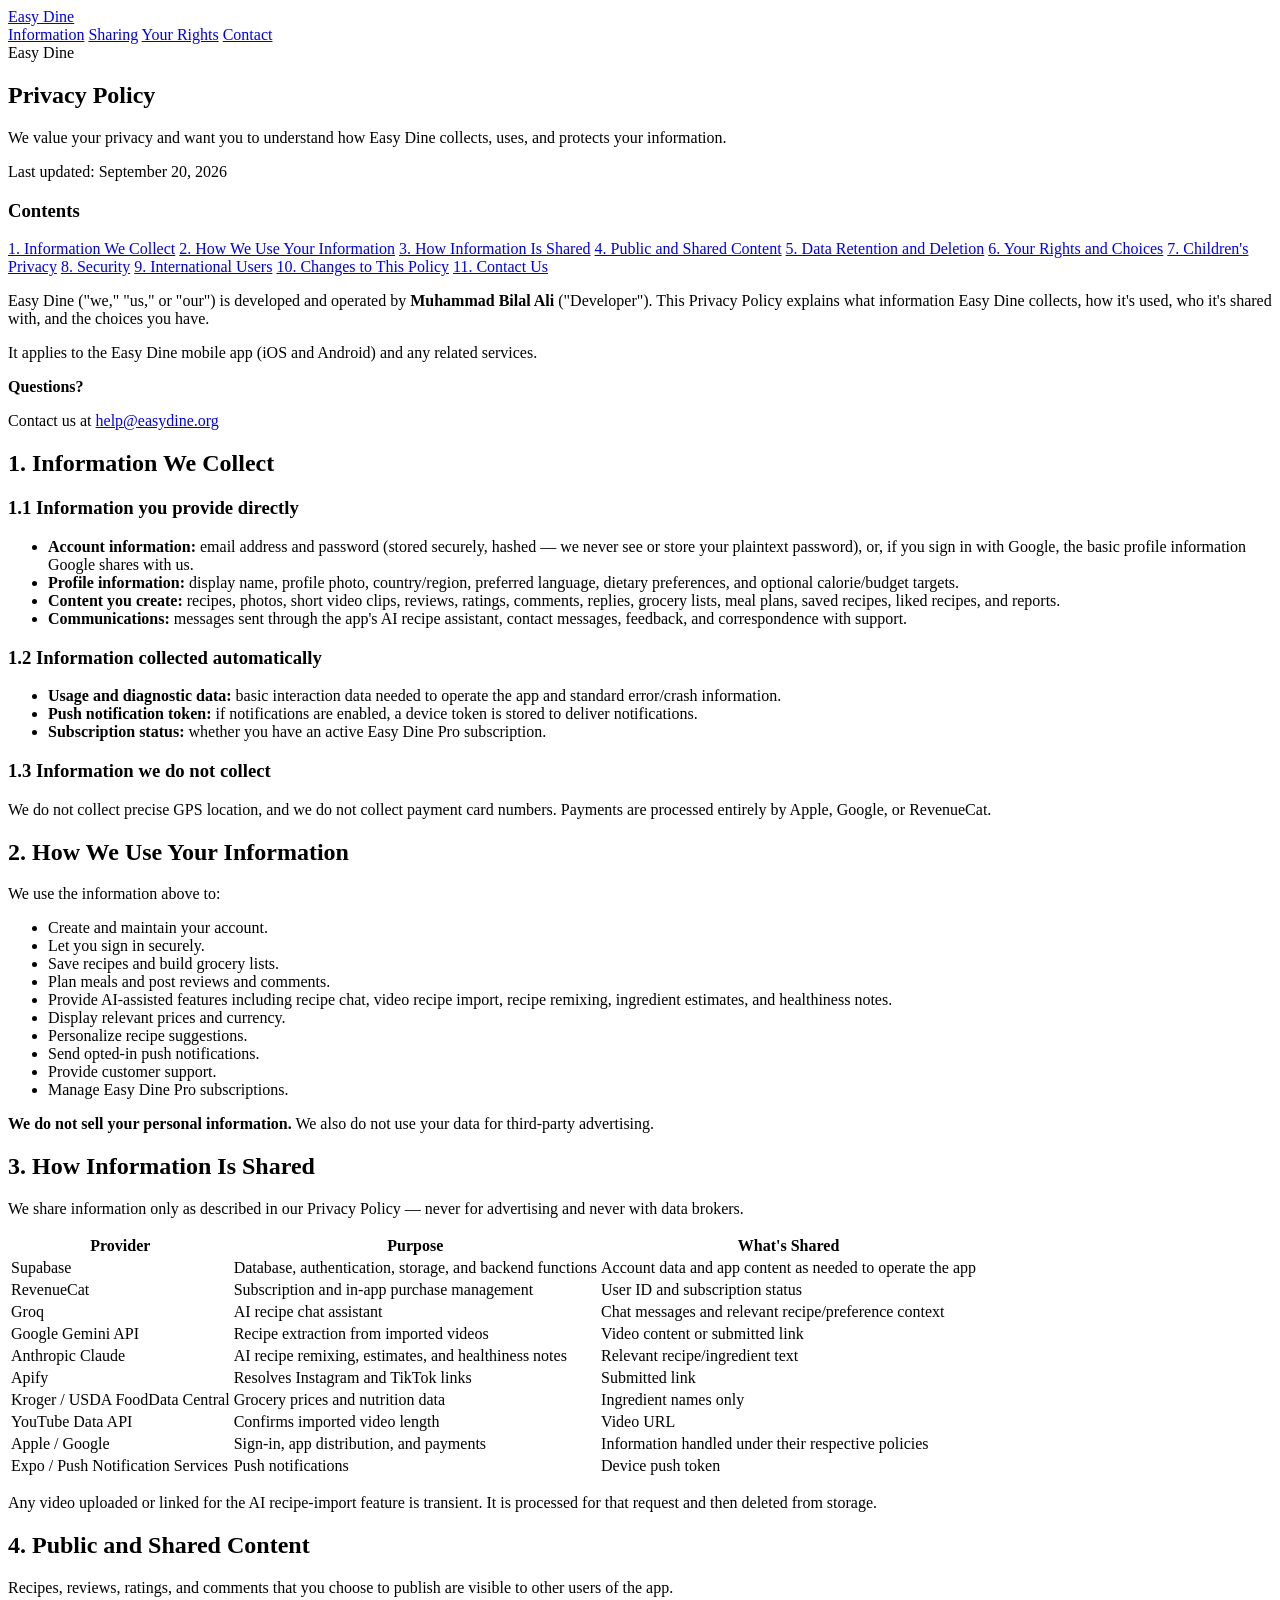
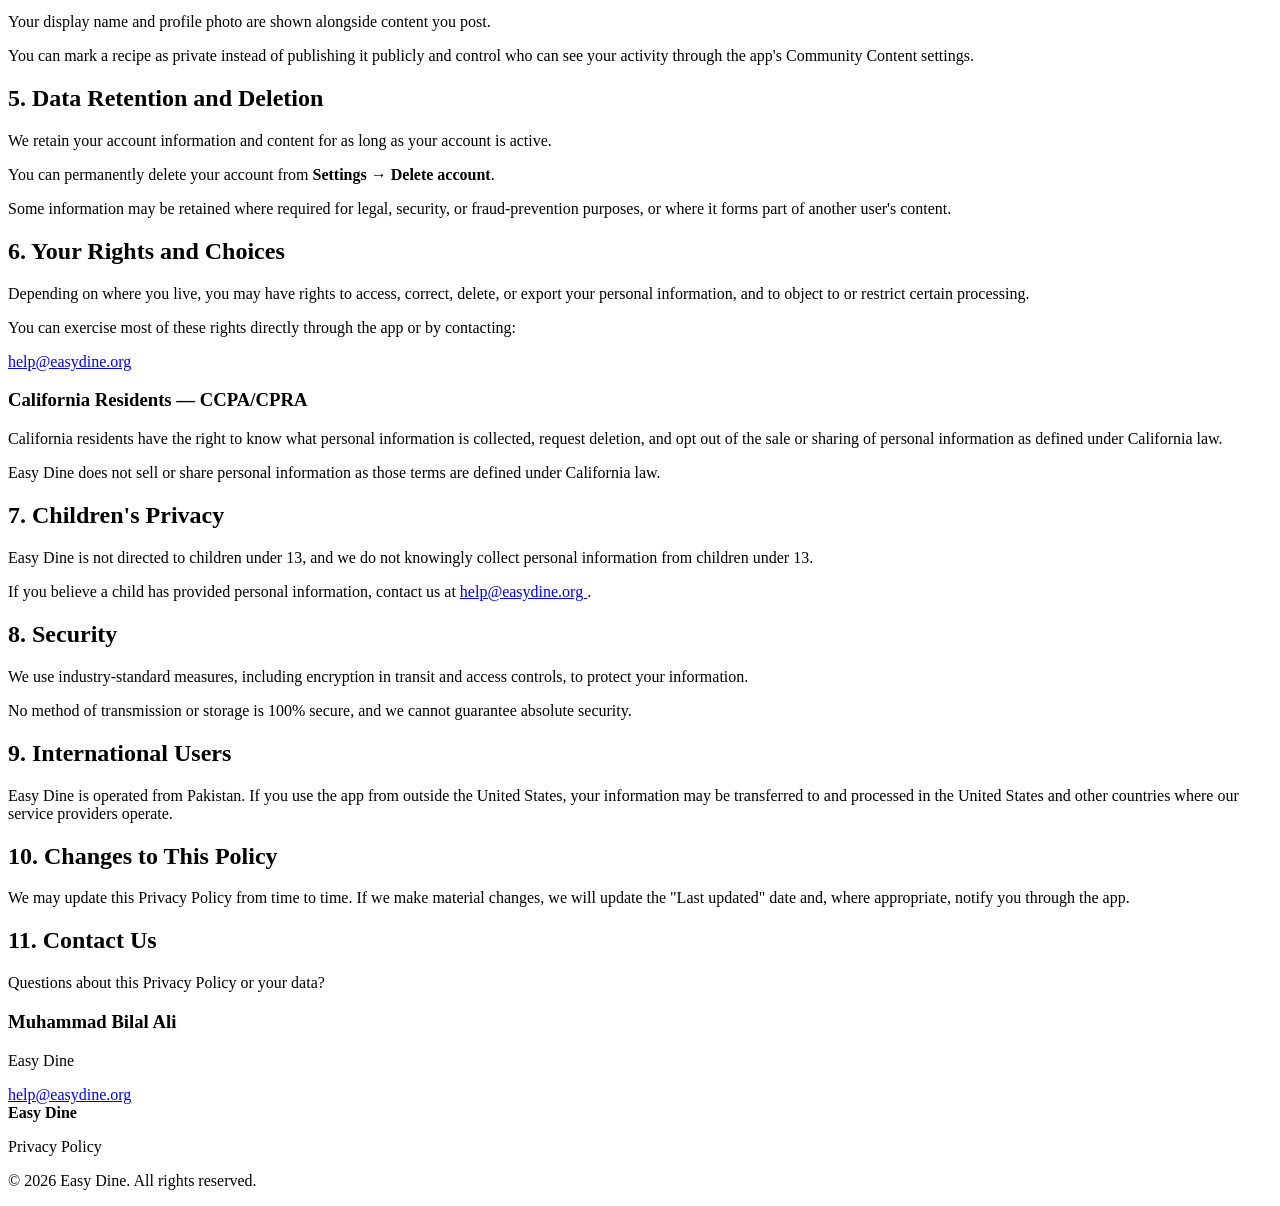
==== privacy/index.html @ fb851471 "Add Privacy Policy HTML file This file contains the complete Privacy Policy for Easy Dine, detailing" ====
<!DOCTYPE html>
<html lang="en">
<head>
    <meta charset="UTF-8">
    <meta name="viewport" content="width=device-width, initial-scale=1.0">

    <title>Easy Dine — Privacy Policy</title>

    <meta
        name="description"
        content="Privacy Policy for Easy Dine"
    >

    <link rel="stylesheet" href="style.css">
</head>

<body>

<header class="site-header">
    <div class="container header-content">
        <a href="#" class="logo">Easy Dine</a>

        <nav>
            <a href="#information">Information</a>
            <a href="#sharing">Sharing</a>
            <a href="#rights">Your Rights</a>
            <a href="#contact">Contact</a>
        </nav>
    </div>
</header>


<main>

    <!-- Hero -->
    <section class="hero">
        <div class="container">
            <span class="eyebrow">Easy Dine</span>

            <h1>Privacy Policy</h1>

            <p class="hero-text">
                We value your privacy and want you to understand how
                Easy Dine collects, uses, and protects your information.
            </p>

            <p class="updated">
                Last updated: September 20, 2026
            </p>
        </div>
    </section>


    <!-- Main Content -->
    <div class="container content-layout">

        <!-- Sidebar -->
        <aside class="sidebar">
            <div class="sidebar-inner">
                <h3>Contents</h3>

                <a href="#information">1. Information We Collect</a>
                <a href="#use">2. How We Use Your Information</a>
                <a href="#sharing">3. How Information Is Shared</a>
                <a href="#public">4. Public and Shared Content</a>
                <a href="#retention">5. Data Retention and Deletion</a>
                <a href="#rights">6. Your Rights and Choices</a>
                <a href="#children">7. Children's Privacy</a>
                <a href="#security">8. Security</a>
                <a href="#international">9. International Users</a>
                <a href="#changes">10. Changes to This Policy</a>
                <a href="#contact">11. Contact Us</a>
            </div>
        </aside>


        <!-- Policy -->
        <article class="policy">

            <p>
                Easy Dine ("we," "us," or "our") is developed and operated
                by <strong>Muhammad Bilal Ali</strong> ("Developer").
                This Privacy Policy explains what information Easy Dine
                collects, how it's used, who it's shared with, and the
                choices you have.
            </p>

            <p>
                It applies to the Easy Dine mobile app (iOS and Android)
                and any related services.
            </p>

            <div class="contact-box">
                <strong>Questions?</strong>
                <p>
                    Contact us at
                    <a href="mailto:help@easydine.org">
                        help@easydine.org
                    </a>
                </p>
            </div>


            <!-- 1 -->
            <section id="information">

                <h2>1. Information We Collect</h2>

                <h3>1.1 Information you provide directly</h3>

                <ul>
                    <li>
                        <strong>Account information:</strong>
                        email address and password (stored securely,
                        hashed — we never see or store your plaintext
                        password), or, if you sign in with Google, the
                        basic profile information Google shares with us.
                    </li>

                    <li>
                        <strong>Profile information:</strong>
                        display name, profile photo, country/region,
                        preferred language, dietary preferences, and
                        optional calorie/budget targets.
                    </li>

                    <li>
                        <strong>Content you create:</strong>
                        recipes, photos, short video clips, reviews,
                        ratings, comments, replies, grocery lists,
                        meal plans, saved recipes, liked recipes,
                        and reports.
                    </li>

                    <li>
                        <strong>Communications:</strong>
                        messages sent through the app's AI recipe
                        assistant, contact messages, feedback, and
                        correspondence with support.
                    </li>
                </ul>


                <h3>1.2 Information collected automatically</h3>

                <ul>
                    <li>
                        <strong>Usage and diagnostic data:</strong>
                        basic interaction data needed to operate the
                        app and standard error/crash information.
                    </li>

                    <li>
                        <strong>Push notification token:</strong>
                        if notifications are enabled, a device token
                        is stored to deliver notifications.
                    </li>

                    <li>
                        <strong>Subscription status:</strong>
                        whether you have an active Easy Dine Pro
                        subscription.
                    </li>
                </ul>


                <h3>1.3 Information we do not collect</h3>

                <div class="highlight">
                    We do not collect precise GPS location, and we do
                    not collect payment card numbers. Payments are
                    processed entirely by Apple, Google, or RevenueCat.
                </div>

            </section>


            <!-- 2 -->
            <section id="use">

                <h2>2. How We Use Your Information</h2>

                <p>We use the information above to:</p>

                <ul>
                    <li>Create and maintain your account.</li>
                    <li>Let you sign in securely.</li>
                    <li>Save recipes and build grocery lists.</li>
                    <li>Plan meals and post reviews and comments.</li>
                    <li>
                        Provide AI-assisted features including recipe
                        chat, video recipe import, recipe remixing,
                        ingredient estimates, and healthiness notes.
                    </li>
                    <li>Display relevant prices and currency.</li>
                    <li>Personalize recipe suggestions.</li>
                    <li>Send opted-in push notifications.</li>
                    <li>Provide customer support.</li>
                    <li>Manage Easy Dine Pro subscriptions.</li>
                </ul>

                <div class="highlight success">
                    <strong>We do not sell your personal information.</strong>
                    We also do not use your data for third-party advertising.
                </div>

            </section>


            <!-- 3 -->
            <section id="sharing">

                <h2>3. How Information Is Shared</h2>

                <p>
                    We share information only as described in our
                    Privacy Policy — never for advertising and never
                    with data brokers.
                </p>

                <div class="table-wrapper">

                    <table>

                        <thead>
                            <tr>
                                <th>Provider</th>
                                <th>Purpose</th>
                                <th>What's Shared</th>
                            </tr>
                        </thead>

                        <tbody>

                            <tr>
                                <td>Supabase</td>
                                <td>
                                    Database, authentication, storage,
                                    and backend functions
                                </td>
                                <td>
                                    Account data and app content as
                                    needed to operate the app
                                </td>
                            </tr>

                            <tr>
                                <td>RevenueCat</td>
                                <td>
                                    Subscription and in-app purchase
                                    management
                                </td>
                                <td>
                                    User ID and subscription status
                                </td>
                            </tr>

                            <tr>
                                <td>Groq</td>
                                <td>
                                    AI recipe chat assistant
                                </td>
                                <td>
                                    Chat messages and relevant
                                    recipe/preference context
                                </td>
                            </tr>

                            <tr>
                                <td>Google Gemini API</td>
                                <td>
                                    Recipe extraction from imported
                                    videos
                                </td>
                                <td>
                                    Video content or submitted link
                                </td>
                            </tr>

                            <tr>
                                <td>Anthropic Claude</td>
                                <td>
                                    AI recipe remixing, estimates,
                                    and healthiness notes
                                </td>
                                <td>
                                    Relevant recipe/ingredient text
                                </td>
                            </tr>

                            <tr>
                                <td>Apify</td>
                                <td>
                                    Resolves Instagram and TikTok
                                    links
                                </td>
                                <td>
                                    Submitted link
                                </td>
                            </tr>

                            <tr>
                                <td>Kroger / USDA FoodData Central</td>
                                <td>
                                    Grocery prices and nutrition data
                                </td>
                                <td>
                                    Ingredient names only
                                </td>
                            </tr>

                            <tr>
                                <td>YouTube Data API</td>
                                <td>
                                    Confirms imported video length
                                </td>
                                <td>
                                    Video URL
                                </td>
                            </tr>

                            <tr>
                                <td>Apple / Google</td>
                                <td>
                                    Sign-in, app distribution,
                                    and payments
                                </td>
                                <td>
                                    Information handled under their
                                    respective policies
                                </td>
                            </tr>

                            <tr>
                                <td>Expo / Push Notification Services</td>
                                <td>
                                    Push notifications
                                </td>
                                <td>
                                    Device push token
                                </td>
                            </tr>

                        </tbody>

                    </table>

                </div>


                <p>
                    Any video uploaded or linked for the AI recipe-import
                    feature is transient. It is processed for that
                    request and then deleted from storage.
                </p>

            </section>


            <!-- 4 -->
            <section id="public">

                <h2>4. Public and Shared Content</h2>

                <p>
                    Recipes, reviews, ratings, and comments that you
                    choose to publish are visible to other users of
                    the app.
                </p>

                <p>
                    Your display name and profile photo are shown
                    alongside content you post.
                </p>

                <p>
                    You can mark a recipe as private instead of
                    publishing it publicly and control who can see
                    your activity through the app's Community Content
                    settings.
                </p>

            </section>


            <!-- 5 -->
            <section id="retention">

                <h2>5. Data Retention and Deletion</h2>

                <p>
                    We retain your account information and content
                    for as long as your account is active.
                </p>

                <p>
                    You can permanently delete your account from
                    <strong>Settings → Delete account</strong>.
                </p>

                <p>
                    Some information may be retained where required
                    for legal, security, or fraud-prevention purposes,
                    or where it forms part of another user's content.
                </p>

            </section>


            <!-- 6 -->
            <section id="rights">

                <h2>6. Your Rights and Choices</h2>

                <p>
                    Depending on where you live, you may have rights
                    to access, correct, delete, or export your
                    personal information, and to object to or restrict
                    certain processing.
                </p>

                <p>
                    You can exercise most of these rights directly
                    through the app or by contacting:
                </p>

                <p>
                    <a href="mailto:help@easydine.org">
                        help@easydine.org
                    </a>
                </p>


                <h3>California Residents — CCPA/CPRA</h3>

                <p>
                    California residents have the right to know what
                    personal information is collected, request
                    deletion, and opt out of the sale or sharing of
                    personal information as defined under California
                    law.
                </p>

                <div class="highlight success">
                    Easy Dine does not sell or share personal
                    information as those terms are defined under
                    California law.
                </div>

            </section>


            <!-- 7 -->
            <section id="children">

                <h2>7. Children's Privacy</h2>

                <p>
                    Easy Dine is not directed to children under 13,
                    and we do not knowingly collect personal
                    information from children under 13.
                </p>

                <p>
                    If you believe a child has provided personal
                    information, contact us at
                    <a href="mailto:help@easydine.org">
                        help@easydine.org
                    </a>.
                </p>

            </section>


            <!-- 8 -->
            <section id="security">

                <h2>8. Security</h2>

                <p>
                    We use industry-standard measures, including
                    encryption in transit and access controls, to
                    protect your information.
                </p>

                <p>
                    No method of transmission or storage is 100%
                    secure, and we cannot guarantee absolute security.
                </p>

            </section>


            <!-- 9 -->
            <section id="international">

                <h2>9. International Users</h2>

                <p>
                    Easy Dine is operated from Pakistan.
                    If you use the app from outside the United States,
                    your information may be transferred to and
                    processed in the United States and other countries
                    where our service providers operate.
                </p>

            </section>


            <!-- 10 -->
            <section id="changes">

                <h2>10. Changes to This Policy</h2>

                <p>
                    We may update this Privacy Policy from time to
                    time. If we make material changes, we will update
                    the "Last updated" date and, where appropriate,
                    notify you through the app.
                </p>

            </section>


            <!-- 11 -->
            <section id="contact">

                <h2>11. Contact Us</h2>

                <p>
                    Questions about this Privacy Policy or your data?
                </p>

                <div class="contact-card">

                    <h3>Muhammad Bilal Ali</h3>

                    <p>Easy Dine</p>

                    <a href="mailto:help@easydine.org">
                        help@easydine.org
                    </a>

                </div>

            </section>

        </article>

    </div>

</main>


<footer>

    <div class="container footer-content">

        <div>
            <strong>Easy Dine</strong>
            <p>Privacy Policy</p>
        </div>

        <div>
            <p>
                © 2026 Easy Dine. All rights reserved.
            </p>
        </div>

    </div>

</footer>


<script>
    // Smooth scrolling for navigation links
    document.querySelectorAll('a[href^="#"]').forEach(link => {

        link.addEventListener("click", function(event) {

            const target = document.querySelector(
                this.getAttribute("href")
            );

            if (target) {
                event.preventDefault();

                target.scrollIntoView({
                    behavior: "smooth"
                });
            }

        });

    });
</script>

</body>
</html>
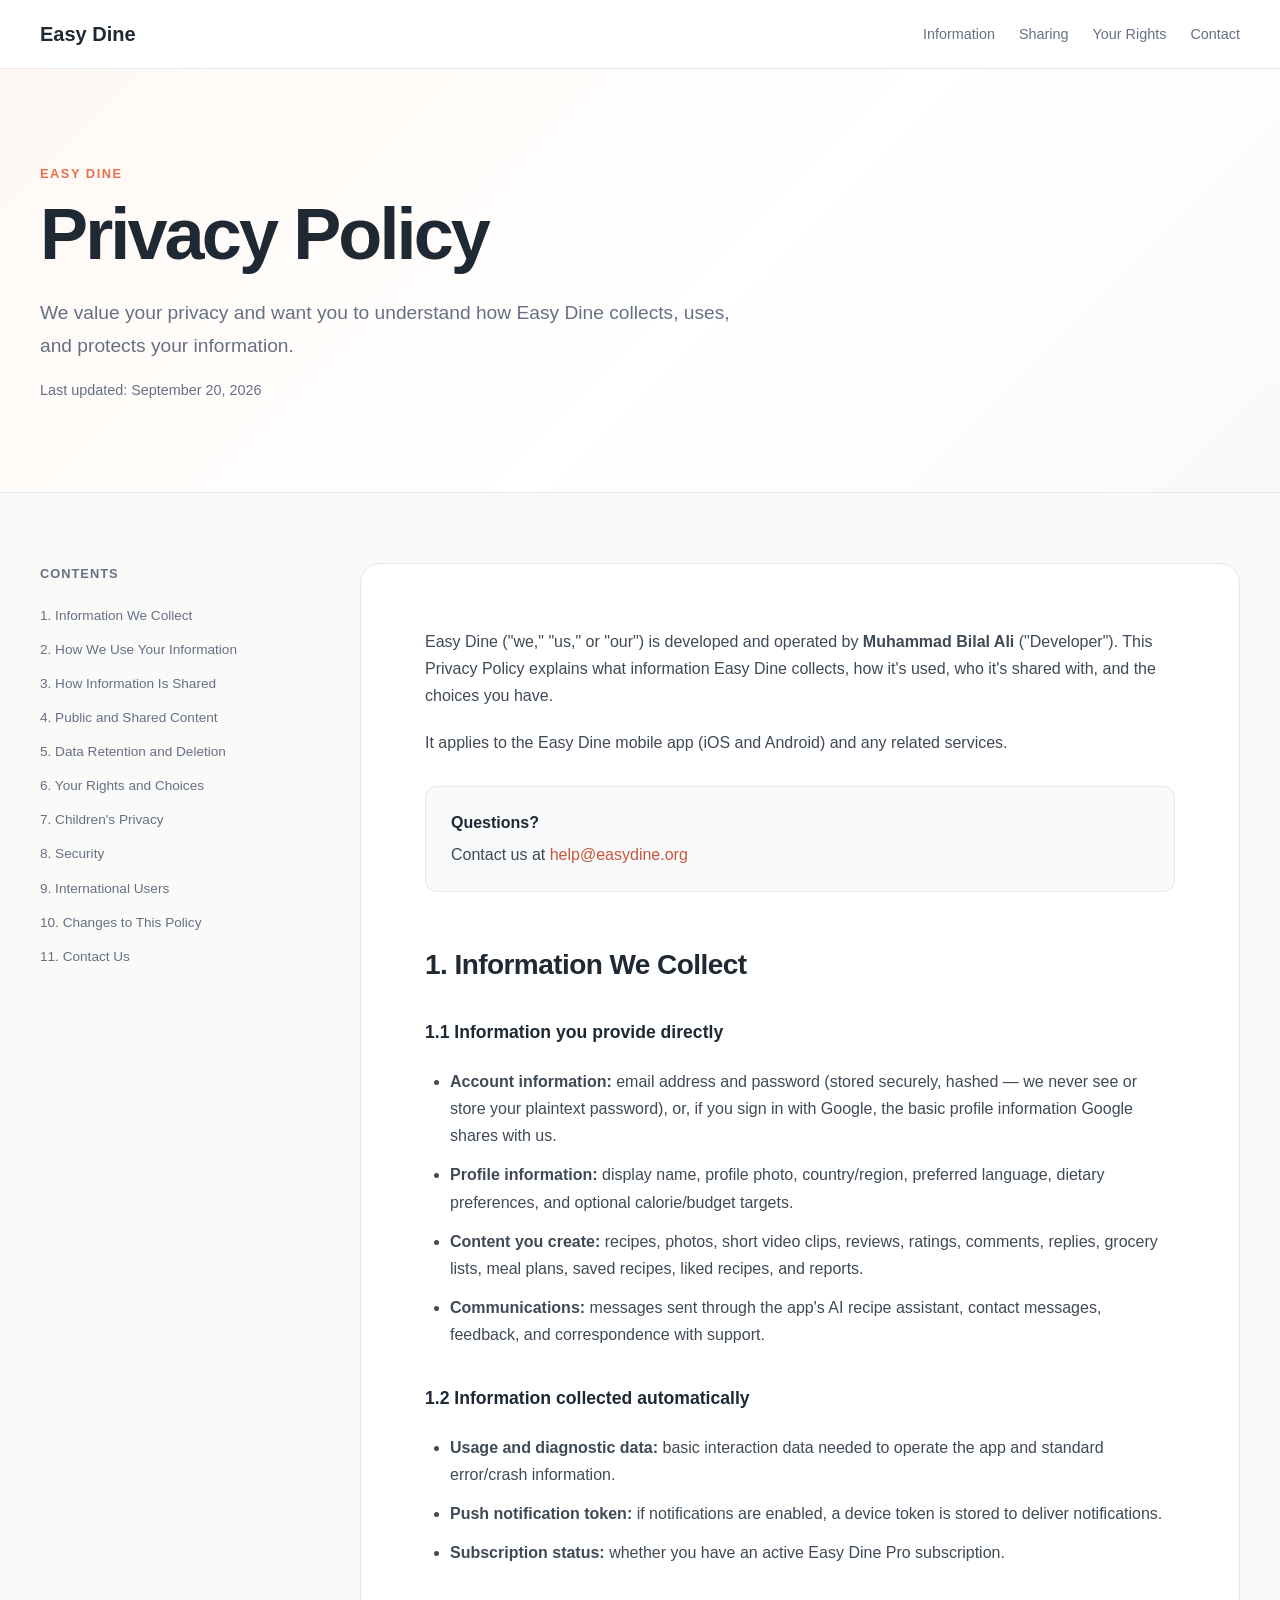
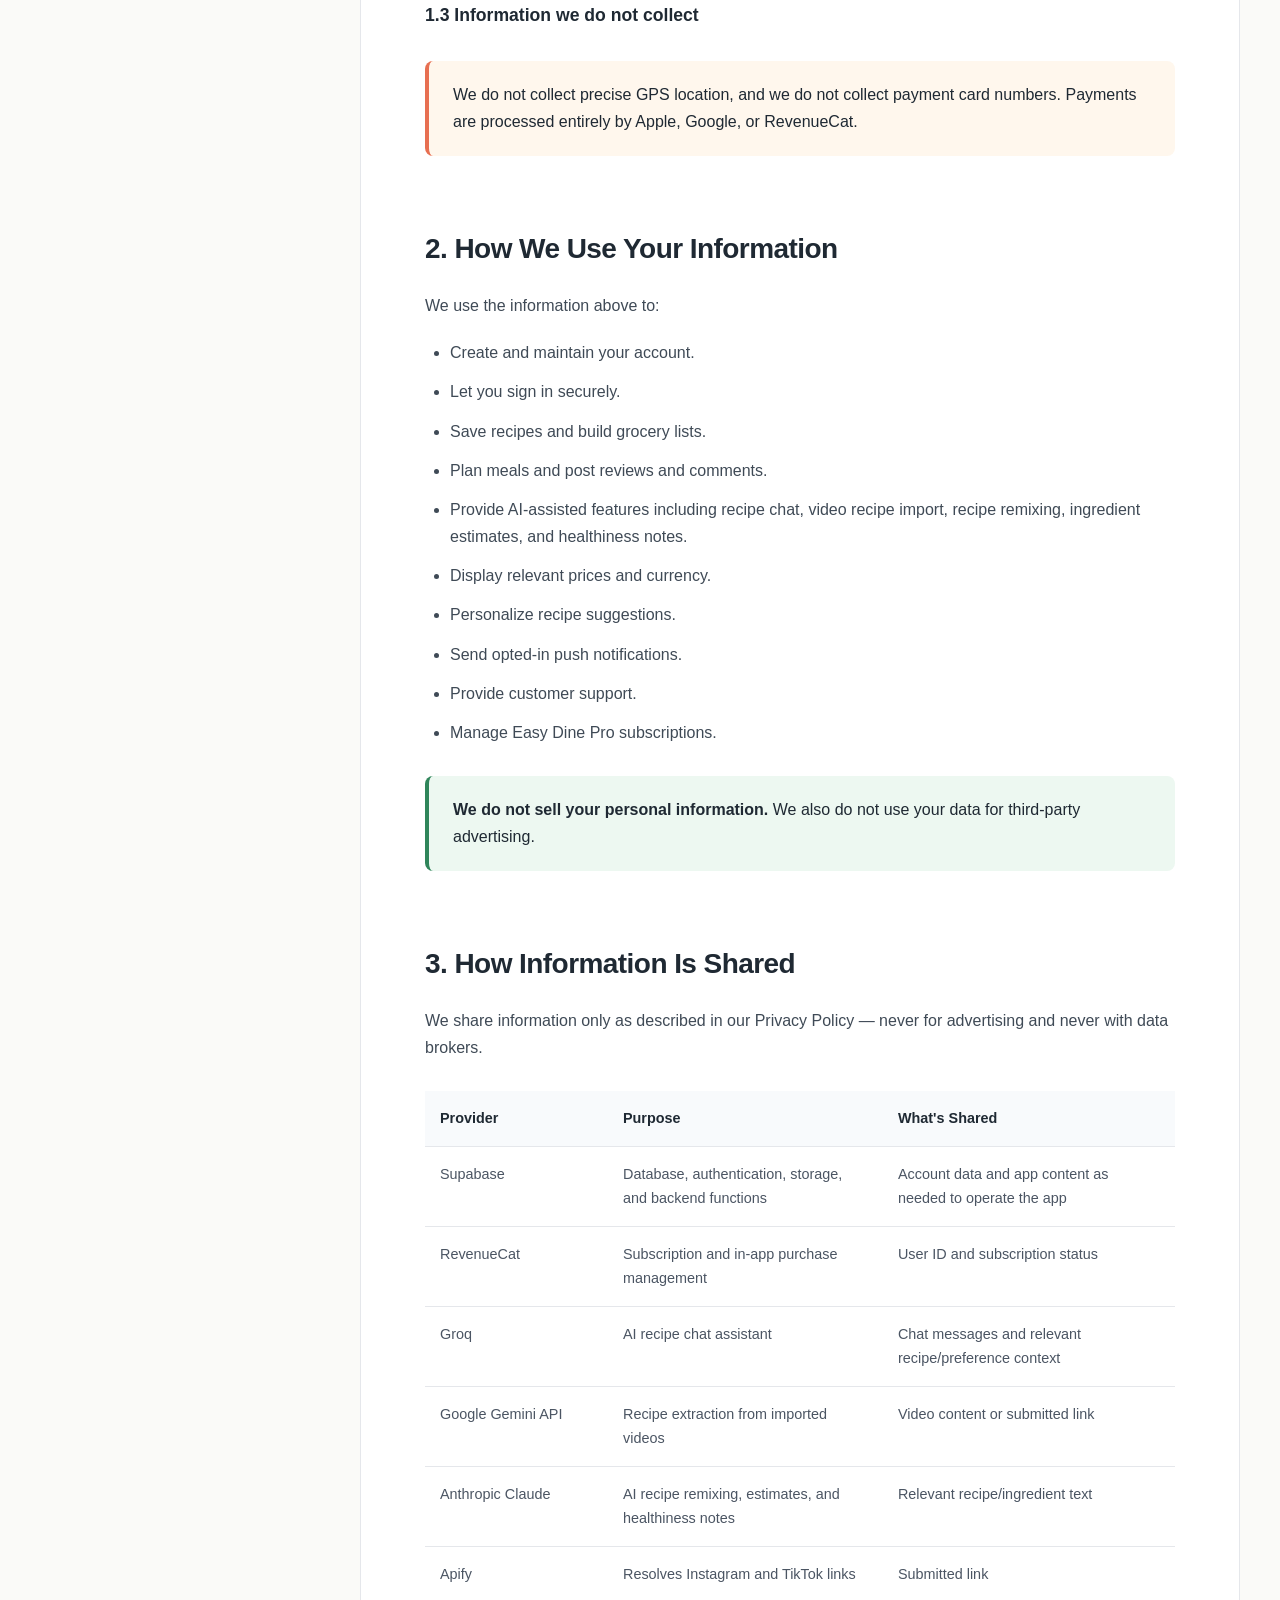
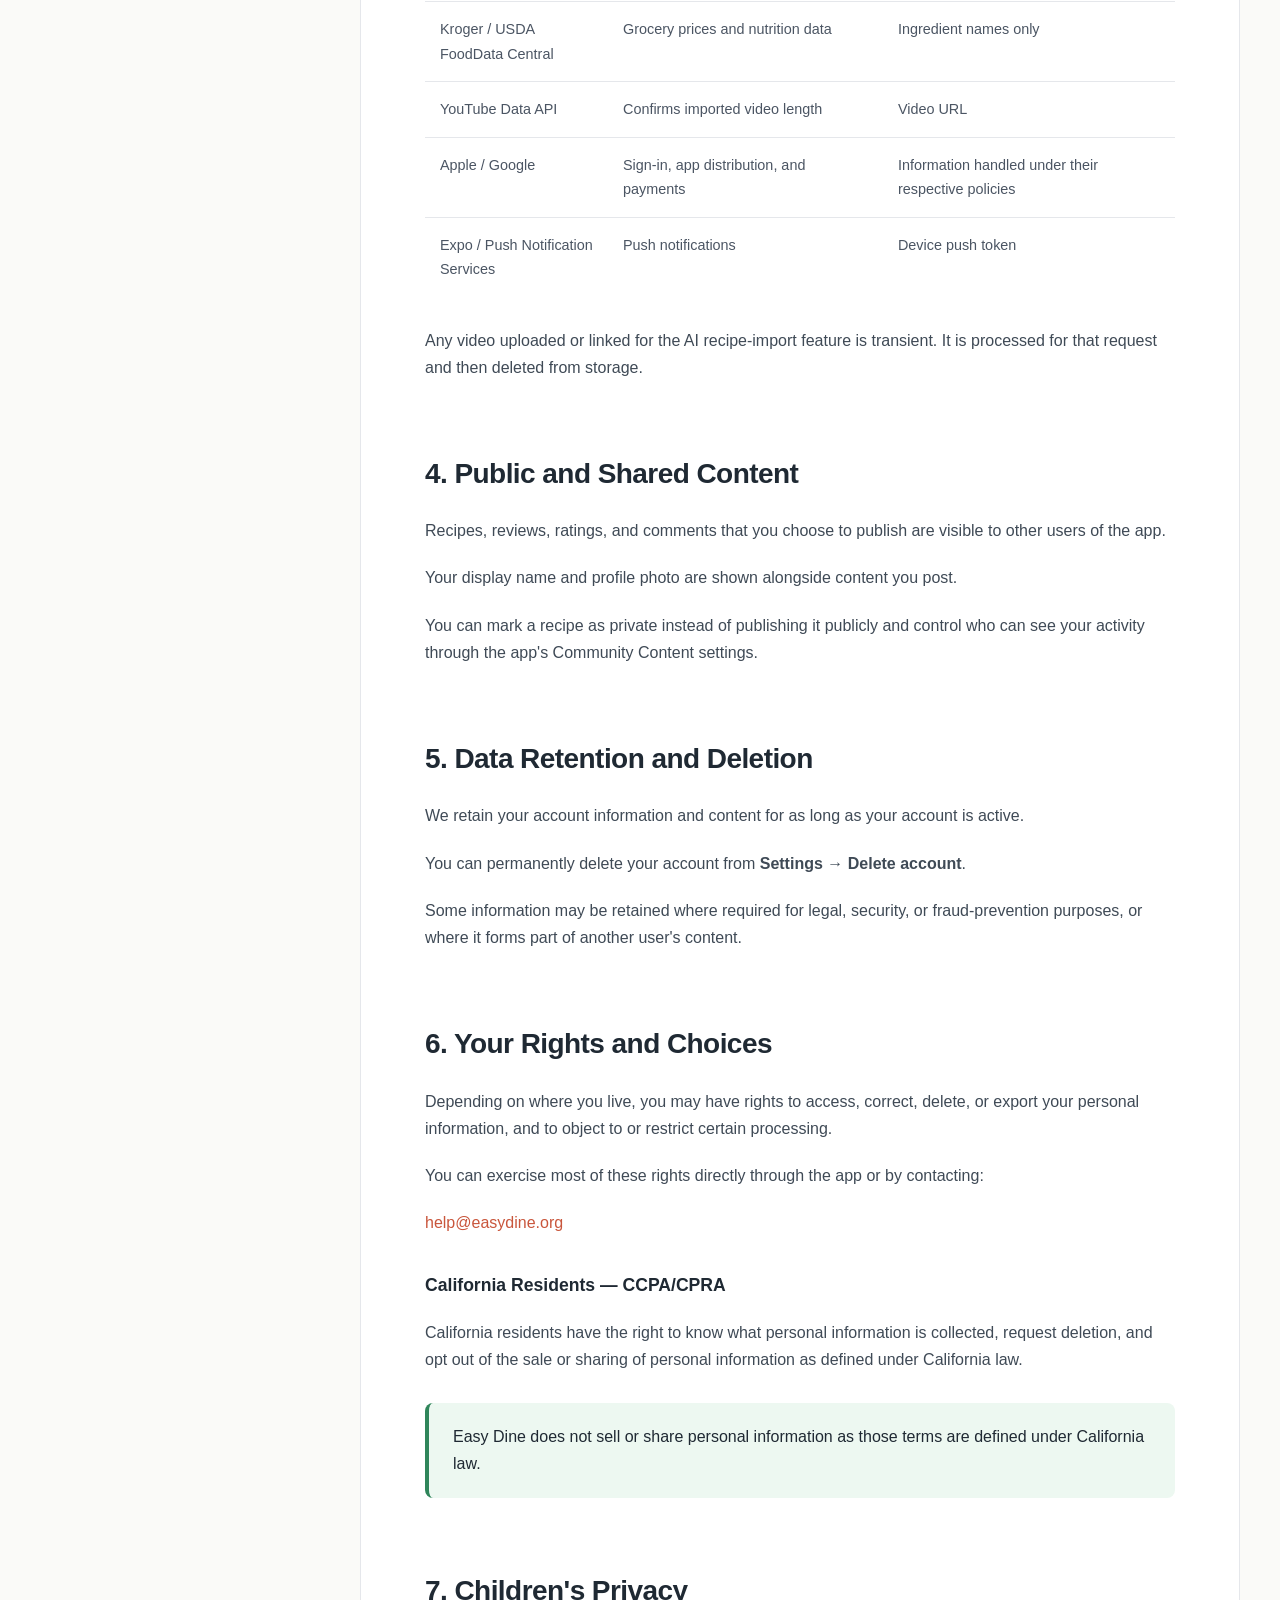
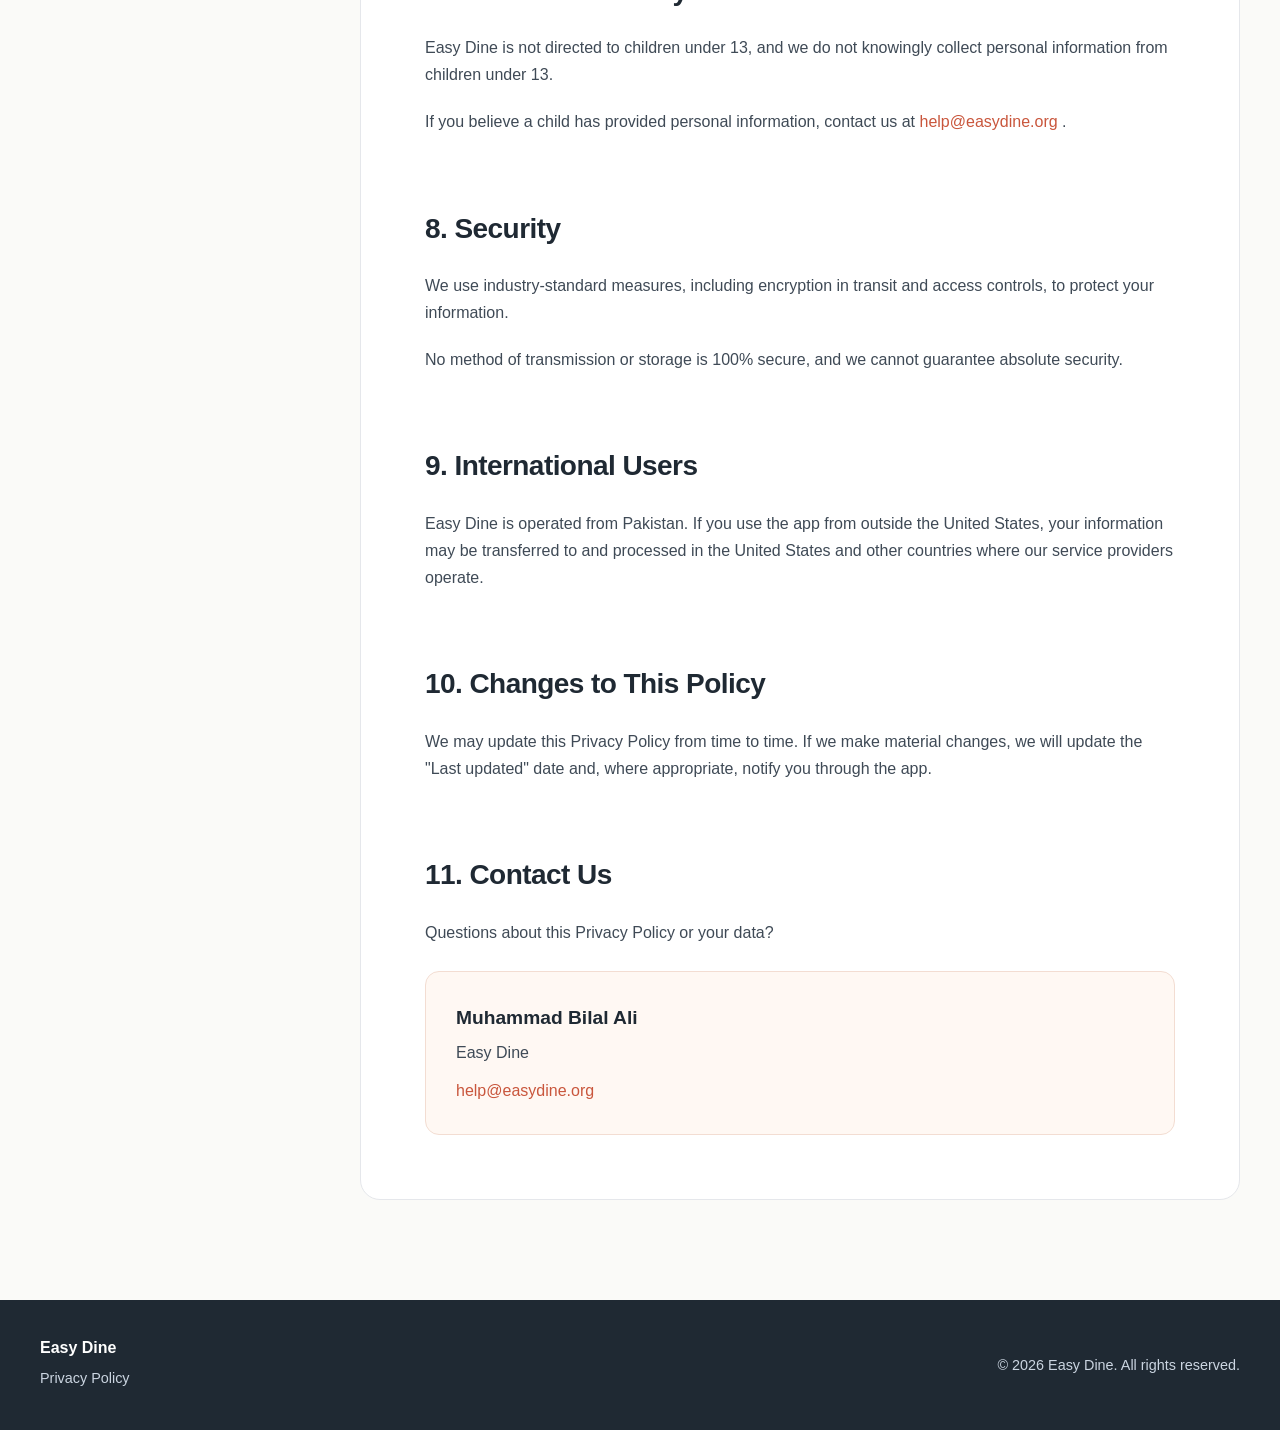
==== commit c21e71b8: "Update links to use absolute paths in index.html" ====
--- a/privacy/index.html
+++ b/privacy/index.html
@@ -11,14 +11,14 @@
         content="Privacy Policy for Easy Dine"
     >
 
-    <link rel="stylesheet" href="style.css">
+    <link rel="stylesheet" href="/style.css">
 </head>
 
 <body>
 
 <header class="site-header">
     <div class="container header-content">
-        <a href="#" class="logo">Easy Dine</a>
+        <a href="/" class="logo">Easy Dine</a>
 
         <nav>
             <a href="#information">Information</a>
--- a/style.css
+++ b/style.css
@@ -0,0 +1,566 @@
+/* =========================================
+   Easy Dine Privacy Policy
+   ========================================= */
+
+:root {
+    --background: #fafaf8;
+    --surface: #ffffff;
+    --text: #1f2933;
+    --muted: #667085;
+    --border: #e5e7eb;
+    --primary: #e76f51;
+    --primary-dark: #c9563c;
+    --green: #2f855a;
+    --green-bg: #edf8f1;
+    --highlight-bg: #fff7ed;
+    --max-width: 1200px;
+}
+
+
+/* =========================================
+   Reset
+   ========================================= */
+
+* {
+    box-sizing: border-box;
+}
+
+html {
+    scroll-behavior: smooth;
+    scroll-padding-top: 90px;
+}
+
+body {
+    margin: 0;
+    background: var(--background);
+    color: var(--text);
+
+    font-family:
+        -apple-system,
+        BlinkMacSystemFont,
+        "Segoe UI",
+        Roboto,
+        Helvetica,
+        Arial,
+        sans-serif;
+
+    line-height: 1.7;
+}
+
+
+/* =========================================
+   Global
+   ========================================= */
+
+.container {
+    width: min(
+        calc(100% - 40px),
+        var(--max-width)
+    );
+
+    margin: 0 auto;
+}
+
+a {
+    color: var(--primary-dark);
+    text-decoration: none;
+}
+
+a:hover {
+    text-decoration: underline;
+}
+
+
+/* =========================================
+   Header
+   ========================================= */
+
+.site-header {
+    position: sticky;
+    top: 0;
+    z-index: 100;
+
+    background: rgba(255, 255, 255, 0.95);
+
+    border-bottom: 1px solid var(--border);
+
+    backdrop-filter: blur(10px);
+}
+
+.header-content {
+    min-height: 68px;
+
+    display: flex;
+    align-items: center;
+    justify-content: space-between;
+
+    gap: 30px;
+}
+
+.logo {
+    font-size: 1.25rem;
+    font-weight: 800;
+    color: var(--text);
+}
+
+.logo:hover {
+    text-decoration: none;
+}
+
+nav {
+    display: flex;
+    align-items: center;
+    gap: 24px;
+
+    font-size: 0.9rem;
+}
+
+nav a {
+    color: var(--muted);
+}
+
+nav a:hover {
+    color: var(--primary);
+}
+
+
+/* =========================================
+   Hero
+   ========================================= */
+
+.hero {
+    padding: 90px 0 75px;
+
+    background:
+        linear-gradient(
+            135deg,
+            #fff8f3 0%,
+            #fff 55%,
+            #f8faf9 100%
+        );
+
+    border-bottom: 1px solid var(--border);
+}
+
+.eyebrow {
+    display: inline-block;
+
+    margin-bottom: 12px;
+
+    color: var(--primary);
+
+    font-size: 0.8rem;
+    font-weight: 800;
+    letter-spacing: 0.12em;
+    text-transform: uppercase;
+}
+
+.hero h1 {
+    margin: 0;
+
+    font-size: clamp(2.5rem, 6vw, 4.5rem);
+
+    line-height: 1.05;
+
+    letter-spacing: -0.04em;
+}
+
+.hero-text {
+    max-width: 700px;
+
+    margin: 25px 0 15px;
+
+    color: var(--muted);
+
+    font-size: 1.2rem;
+}
+
+.updated {
+    color: var(--muted);
+
+    font-size: 0.9rem;
+}
+
+
+/* =========================================
+   Content Layout
+   ========================================= */
+
+.content-layout {
+    display: grid;
+
+    grid-template-columns:
+        250px
+        minmax(0, 1fr);
+
+    gap: 70px;
+
+    padding-top: 70px;
+    padding-bottom: 100px;
+}
+
+
+/* =========================================
+   Sidebar
+   ========================================= */
+
+.sidebar {
+    position: relative;
+}
+
+.sidebar-inner {
+    position: sticky;
+    top: 100px;
+
+    display: flex;
+    flex-direction: column;
+
+    gap: 5px;
+}
+
+.sidebar h3 {
+    margin: 0 0 12px;
+
+    font-size: 0.8rem;
+
+    text-transform: uppercase;
+
+    letter-spacing: 0.08em;
+
+    color: var(--muted);
+}
+
+.sidebar a {
+    padding: 5px 0;
+
+    color: var(--muted);
+
+    font-size: 0.85rem;
+
+    line-height: 1.4;
+}
+
+.sidebar a:hover {
+    color: var(--primary);
+    text-decoration: none;
+}
+
+
+/* =========================================
+   Policy
+   ========================================= */
+
+.policy {
+    min-width: 0;
+
+    background: var(--surface);
+
+    padding: clamp(30px, 5vw, 65px);
+
+    border: 1px solid var(--border);
+
+    border-radius: 20px;
+}
+
+.policy section {
+    margin-top: 65px;
+
+    padding-top: 10px;
+}
+
+.policy section:first-of-type {
+    margin-top: 45px;
+}
+
+.policy h2 {
+    margin-top: 0;
+    margin-bottom: 25px;
+
+    font-size: 1.75rem;
+
+    line-height: 1.3;
+
+    letter-spacing: -0.02em;
+}
+
+.policy h3 {
+    margin-top: 35px;
+
+    font-size: 1.1rem;
+}
+
+.policy p {
+    margin: 0 0 20px;
+
+    color: #3f4a56;
+}
+
+.policy ul {
+    margin: 20px 0;
+    padding-left: 25px;
+}
+
+.policy li {
+    margin-bottom: 12px;
+
+    color: #3f4a56;
+}
+
+
+/* =========================================
+   Highlight Boxes
+   ========================================= */
+
+.highlight {
+    margin: 30px 0;
+    padding: 20px 24px;
+
+    background: var(--highlight-bg);
+
+    border-left: 4px solid var(--primary);
+
+    border-radius: 8px;
+}
+
+.highlight.success {
+    background: var(--green-bg);
+
+    border-left-color: var(--green);
+}
+
+
+/* =========================================
+   Contact Box
+   ========================================= */
+
+.contact-box {
+    margin-top: 30px;
+    padding: 22px 25px;
+
+    background: #f8fafc;
+
+    border: 1px solid var(--border);
+
+    border-radius: 12px;
+}
+
+.contact-box p {
+    margin: 5px 0 0;
+}
+
+
+/* =========================================
+   Table
+   ========================================= */
+
+.table-wrapper {
+    width: 100%;
+
+    overflow-x: auto;
+
+    margin: 30px 0;
+}
+
+table {
+    width: 100%;
+
+    min-width: 700px;
+
+    border-collapse: collapse;
+
+    font-size: 0.9rem;
+}
+
+th,
+td {
+    padding: 15px;
+
+    text-align: left;
+
+    vertical-align: top;
+
+    border-bottom: 1px solid var(--border);
+}
+
+th {
+    background: #f8fafc;
+
+    color: var(--text);
+
+    font-weight: 700;
+}
+
+td {
+    color: #4b5563;
+}
+
+tr:last-child td {
+    border-bottom: none;
+}
+
+
+/* =========================================
+   Contact Card
+   ========================================= */
+
+.contact-card {
+    margin-top: 25px;
+
+    padding: 30px;
+
+    background: #fff8f3;
+
+    border: 1px solid #f3ddd2;
+
+    border-radius: 14px;
+}
+
+.contact-card h3 {
+    margin: 0 0 5px;
+
+    font-size: 1.2rem;
+}
+
+.contact-card p {
+    margin-bottom: 10px;
+}
+
+
+/* =========================================
+   Footer
+   ========================================= */
+
+footer {
+    background: #1f2933;
+
+    color: white;
+}
+
+.footer-content {
+    min-height: 130px;
+
+    display: flex;
+
+    align-items: center;
+
+    justify-content: space-between;
+
+    gap: 30px;
+}
+
+.footer-content p {
+    margin: 5px 0;
+
+    color: #cbd5e1;
+
+    font-size: 0.9rem;
+}
+
+
+/* =========================================
+   Mobile
+   ========================================= */
+
+@media (max-width: 850px) {
+
+    nav {
+        display: none;
+    }
+
+    .content-layout {
+        grid-template-columns: 1fr;
+
+        gap: 30px;
+
+        padding-top: 35px;
+    }
+
+    .sidebar-inner {
+        position: static;
+
+        padding: 20px;
+
+        background: var(--surface);
+
+        border: 1px solid var(--border);
+
+        border-radius: 14px;
+
+        display: grid;
+
+        grid-template-columns:
+            repeat(2, minmax(0, 1fr));
+
+        gap: 4px 20px;
+    }
+
+    .sidebar h3 {
+        grid-column: 1 / -1;
+    }
+
+    .policy {
+        padding: 30px 22px;
+    }
+
+    .hero {
+        padding: 65px 0 50px;
+    }
+}
+
+
+@media (max-width: 550px) {
+
+    .container {
+        width: min(
+            calc(100% - 28px),
+            var(--max-width)
+        );
+    }
+
+    .sidebar-inner {
+        grid-template-columns: 1fr;
+    }
+
+    .policy {
+        border-radius: 14px;
+    }
+
+    .footer-content {
+        padding: 25px 0;
+
+        flex-direction: column;
+
+        align-items: flex-start;
+
+        justify-content: center;
+    }
+
+}
+
+/* =========================================
+   Legal Warning
+   ========================================= */
+
+.legal-warning {
+    margin: 30px 0;
+
+    padding: 25px;
+
+    background: #f8f8f8;
+
+    border: 1px solid #dedede;
+
+    border-radius: 10px;
+}
+
+.legal-warning p {
+    margin-bottom: 18px;
+
+    color: #303030;
+
+    font-size: 0.92rem;
+}
+
+.legal-warning p:last-child {
+    margin-bottom: 0;
+}
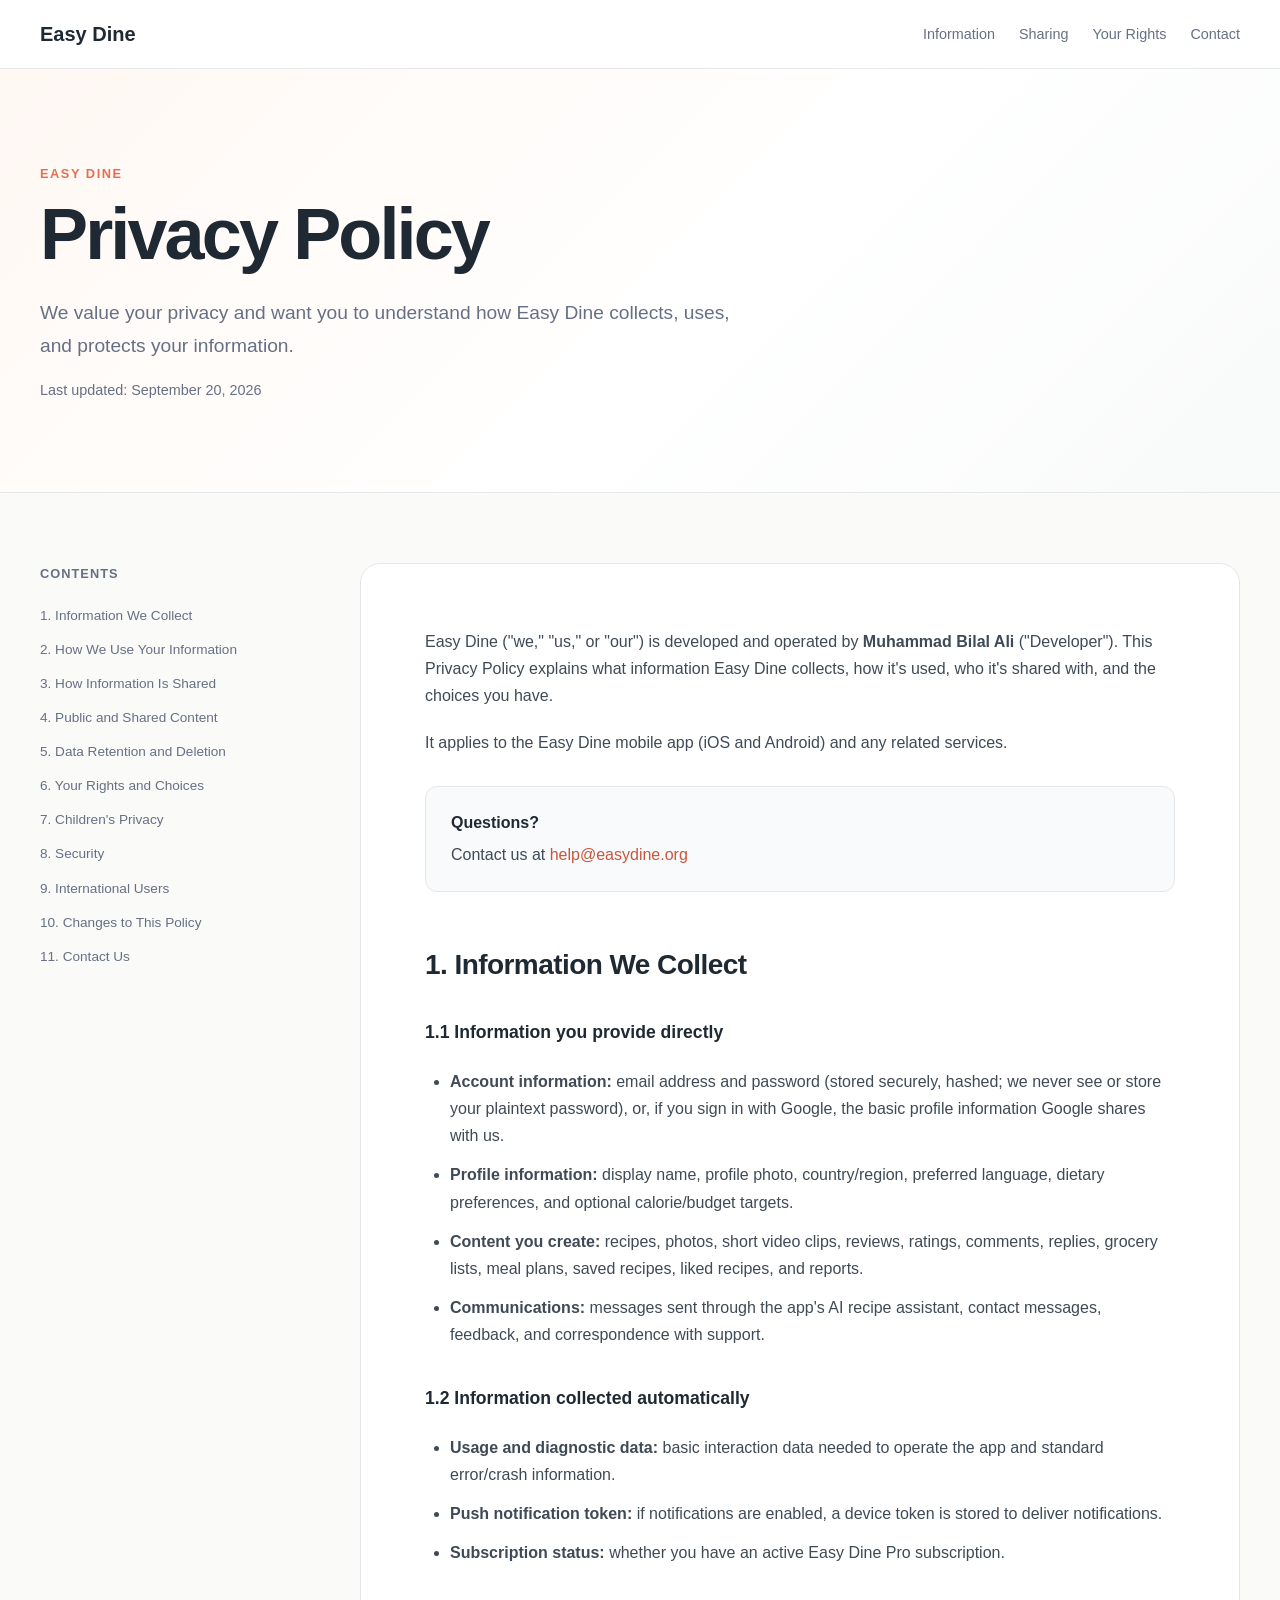
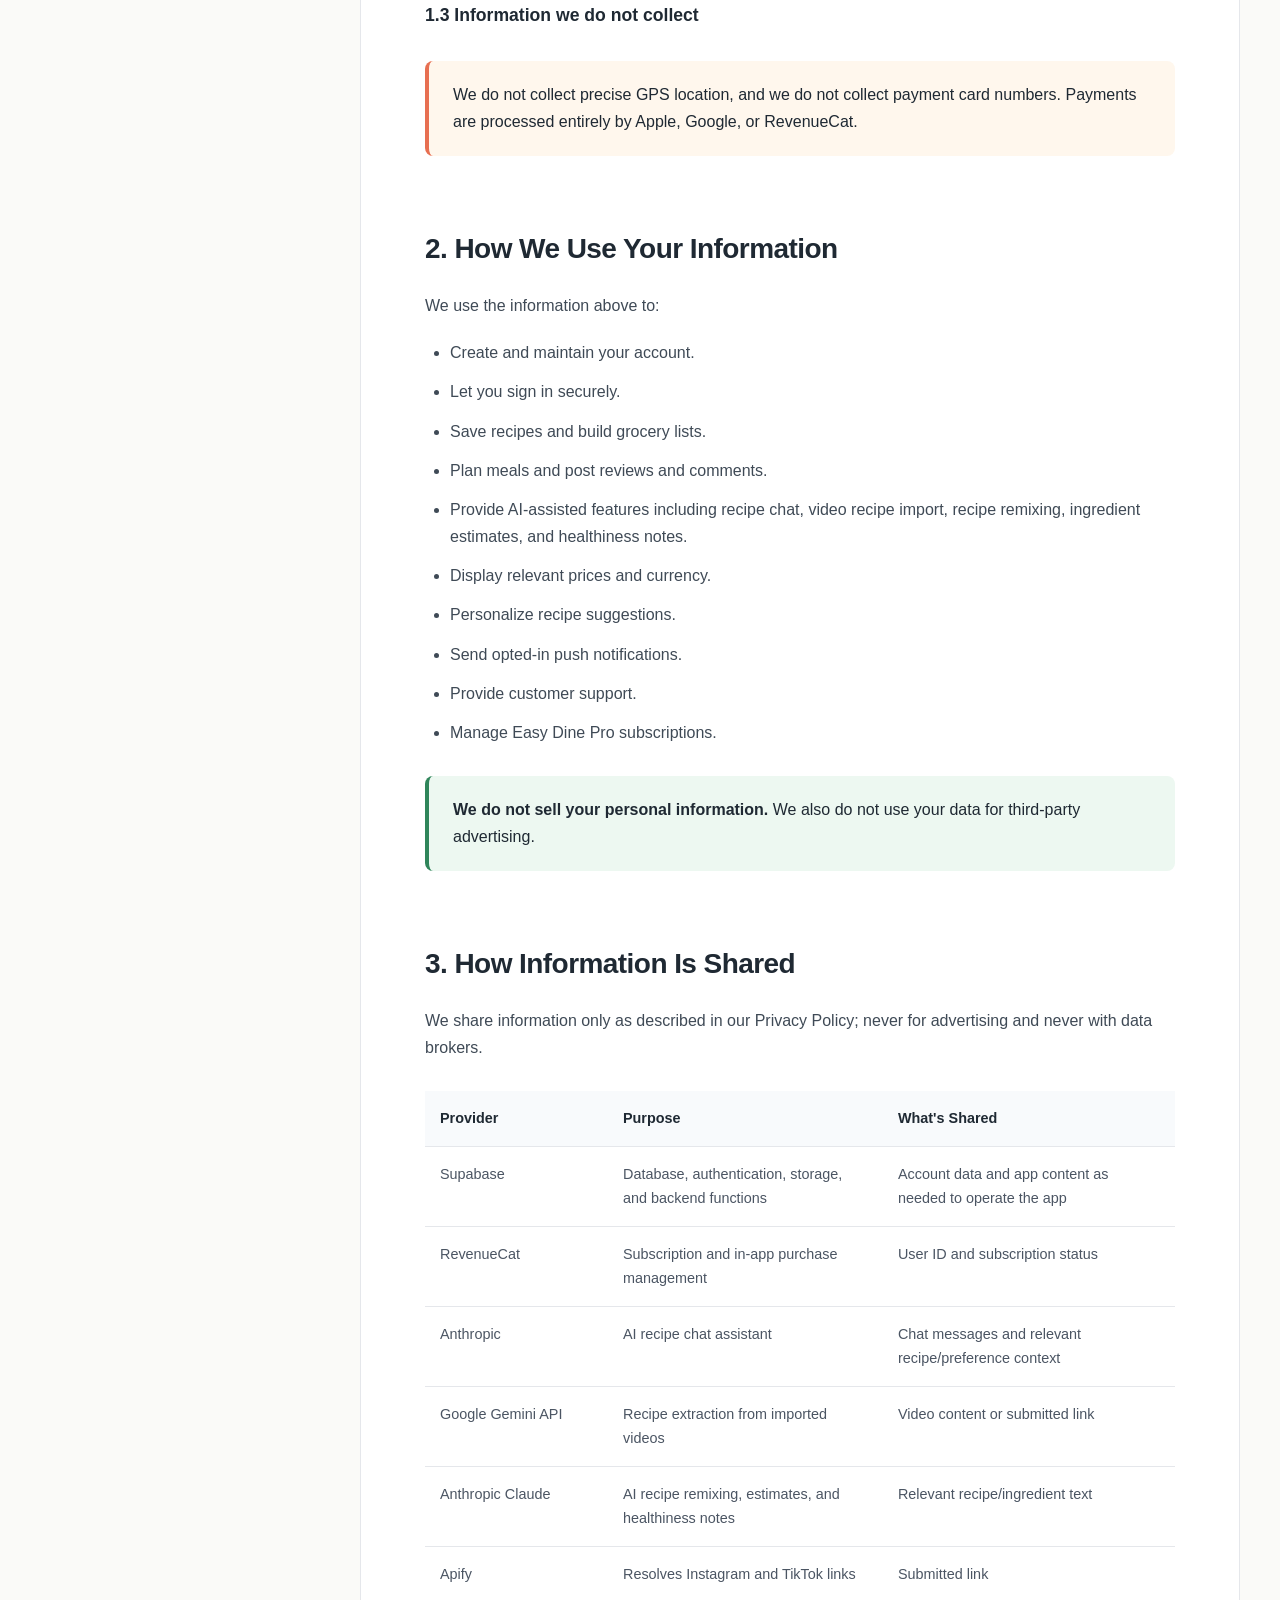
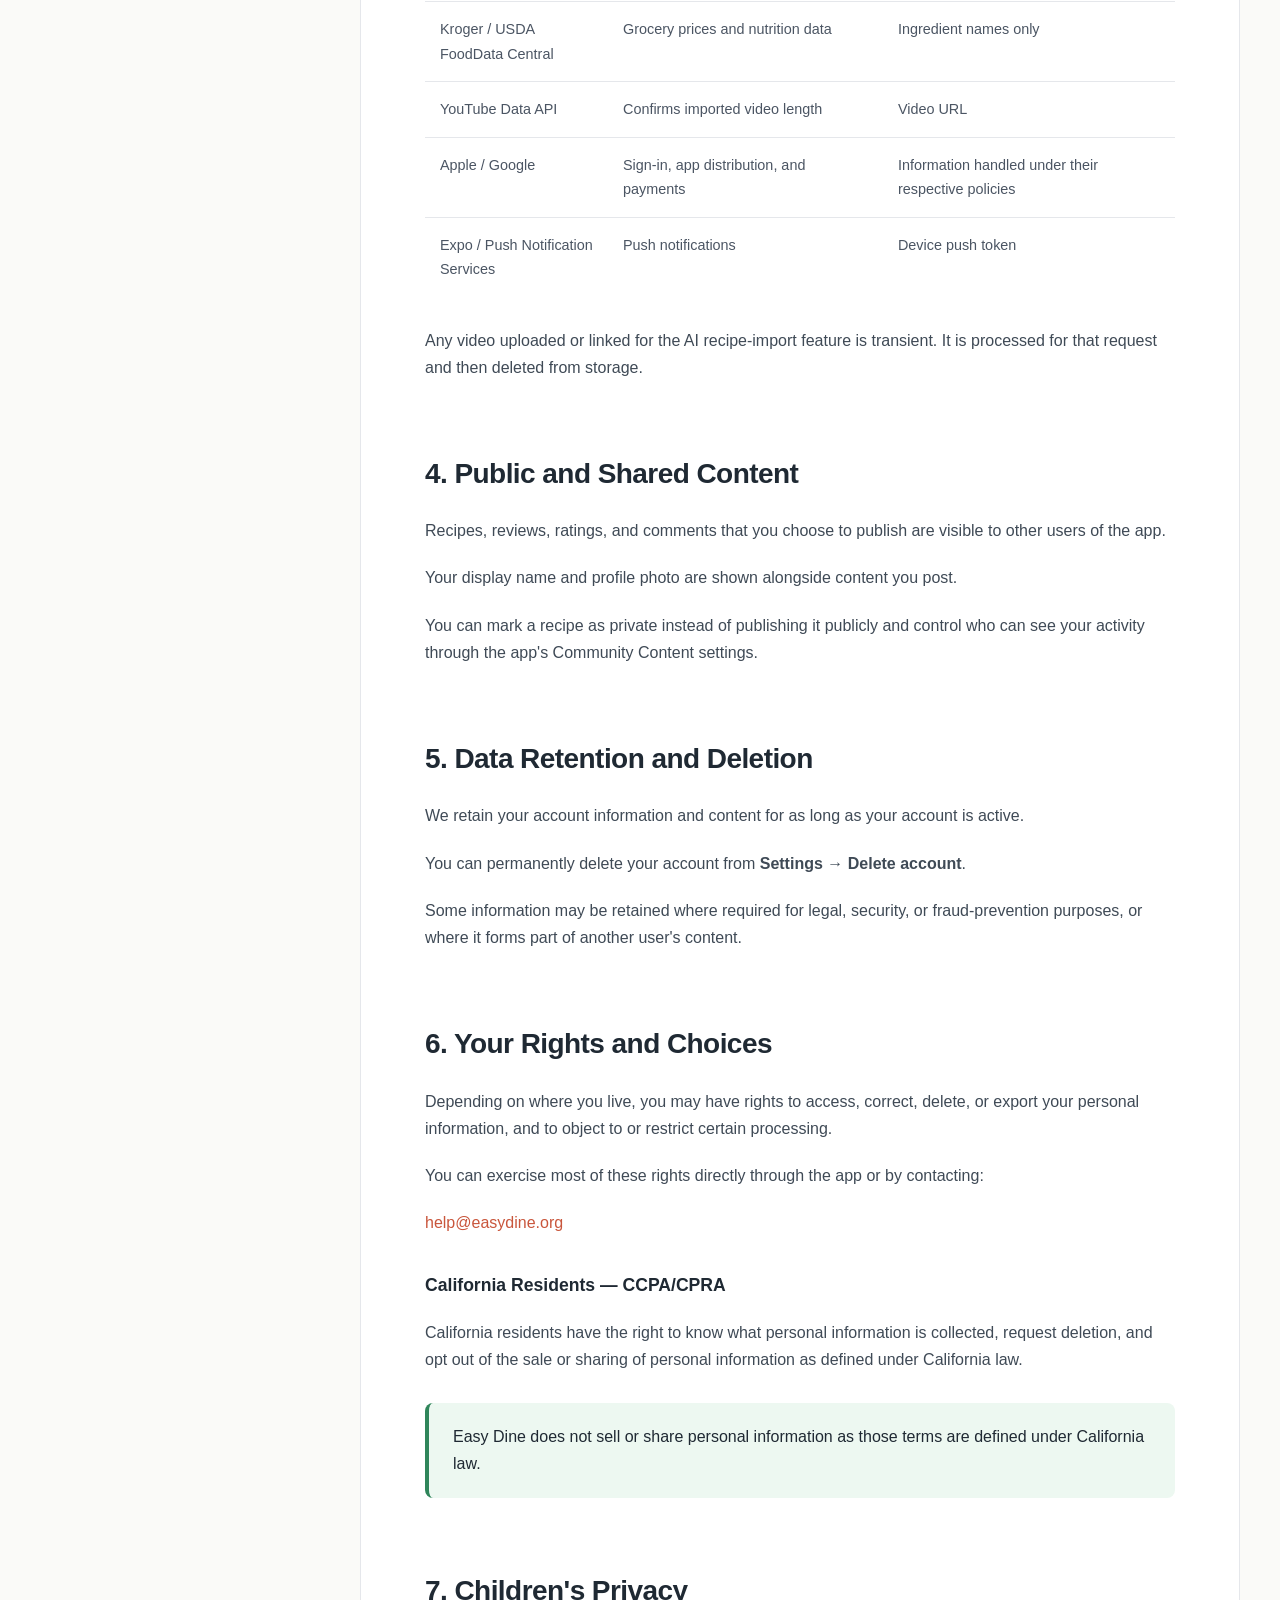
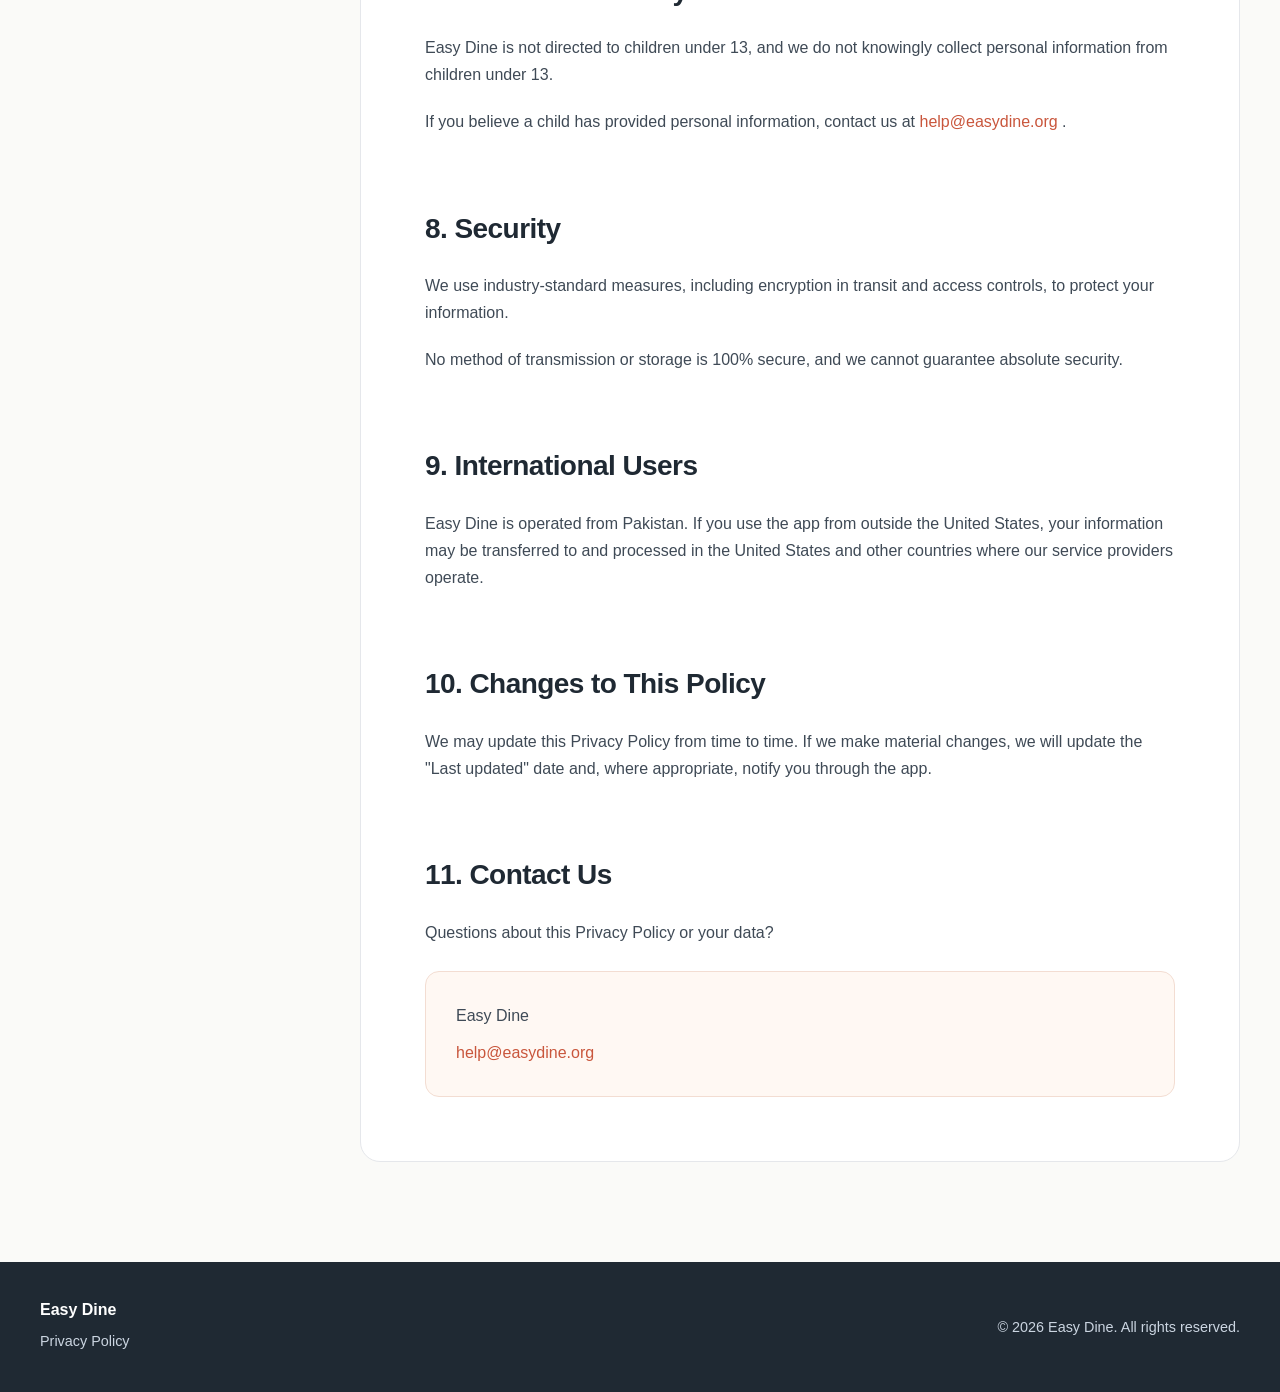
==== commit 21819b18: "Fix typos and improve wording in privacy policy" ====
--- a/privacy/index.html
+++ b/privacy/index.html
@@ -12,6 +12,12 @@
     >
 
     <link rel="stylesheet" href="/style.css">
+    <link rel="icon" type="image/png" href="/favicon-96x96.png" sizes="96x96" />
+<link rel="icon" type="image/svg+xml" href="/favicon.svg" />
+<link rel="shortcut icon" href="/favicon.ico" />
+<link rel="apple-touch-icon" sizes="180x180" href="/apple-touch-icon.png" />
+<meta name="apple-mobile-web-app-title" content="MyWebSite" />
+<link rel="manifest" href="/site.webmanifest" />
 </head>
 
 <body>
@@ -112,7 +118,7 @@
                     <li>
                         <strong>Account information:</strong>
                         email address and password (stored securely,
-                        hashed — we never see or store your plaintext
+                        hashed; we never see or store your plaintext
                         password), or, if you sign in with Google, the
                         basic profile information Google shares with us.
                     </li>
@@ -214,7 +220,7 @@
 
                 <p>
                     We share information only as described in our
-                    Privacy Policy — never for advertising and never
+                    Privacy Policy; never for advertising and never
                     with data brokers.
                 </p>
 
@@ -256,7 +262,7 @@
                             </tr>
 
                             <tr>
-                                <td>Groq</td>
+                                <td>Anthropic</td>
                                 <td>
                                     AI recipe chat assistant
                                 </td>
@@ -533,8 +539,6 @@
 
                 <div class="contact-card">
 
-                    <h3>Muhammad Bilal Ali</h3>
-
                     <p>Easy Dine</p>
 
                     <a href="mailto:help@easydine.org">
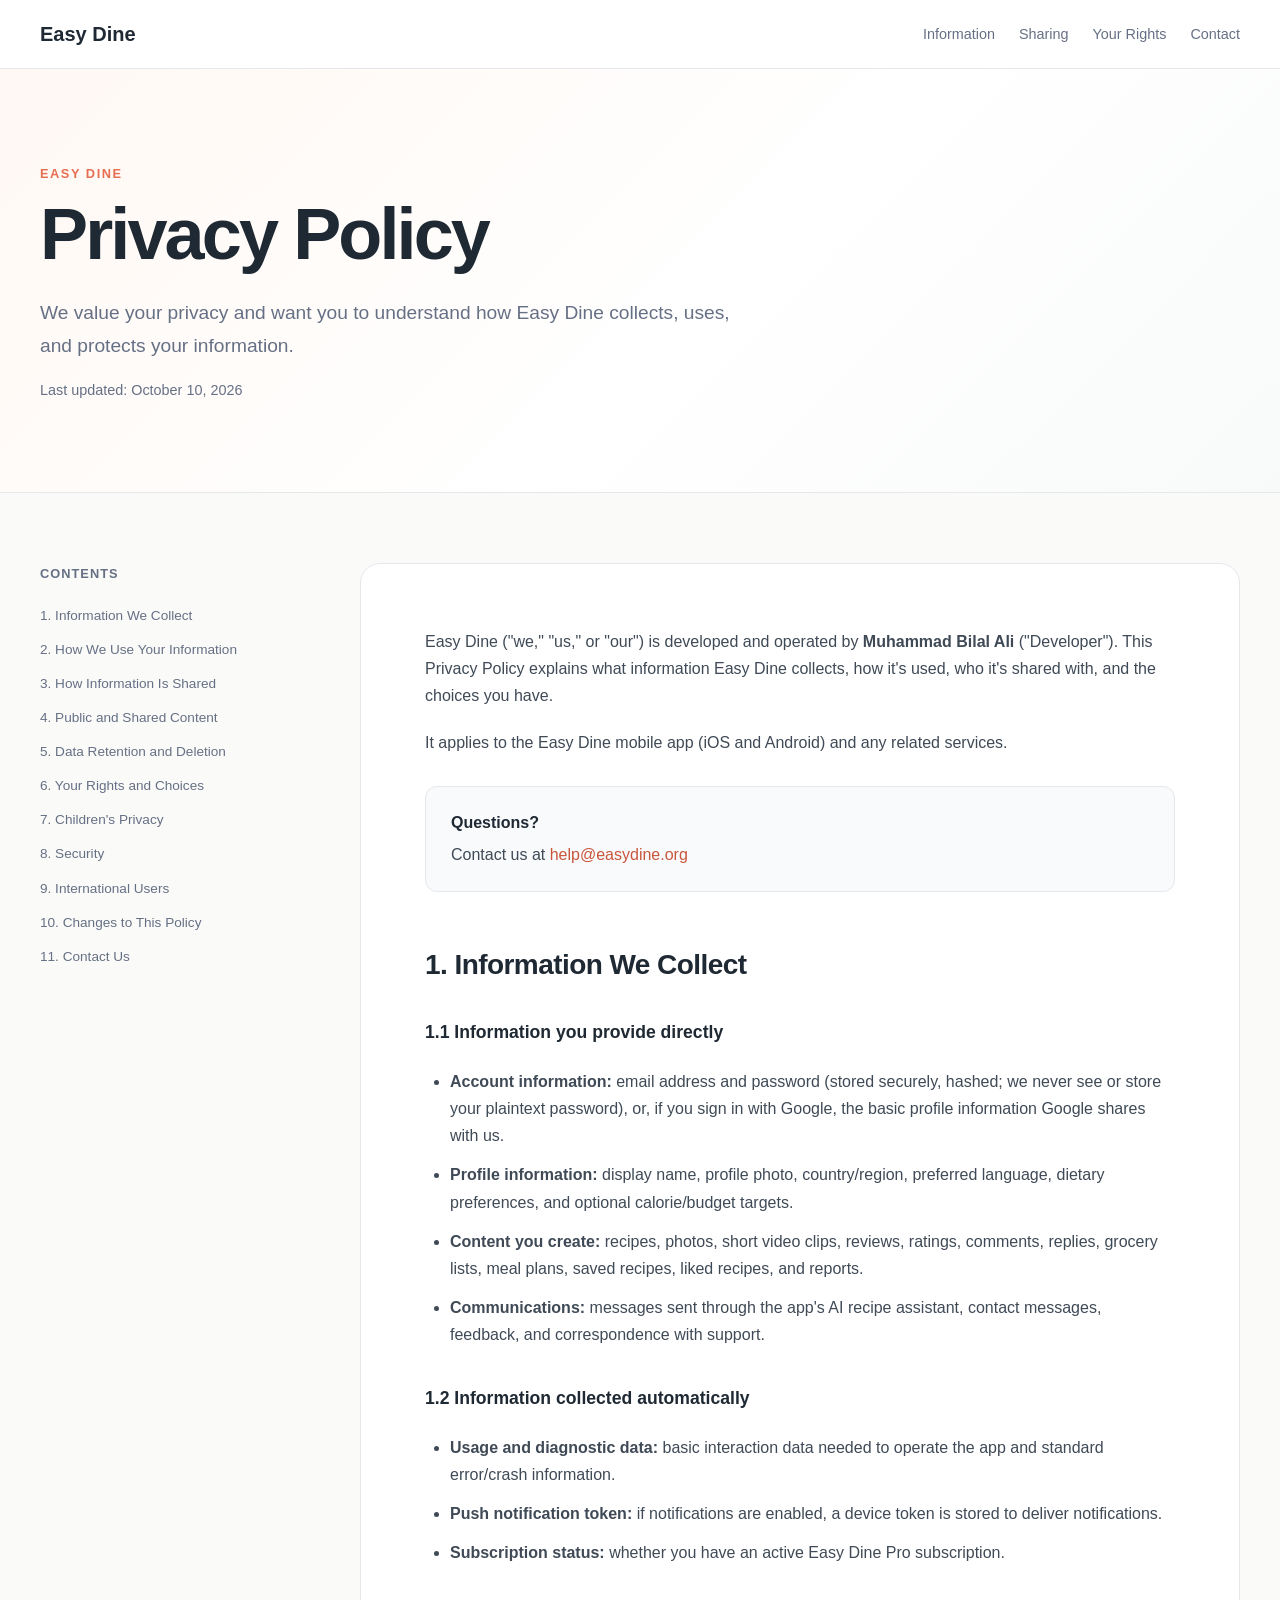
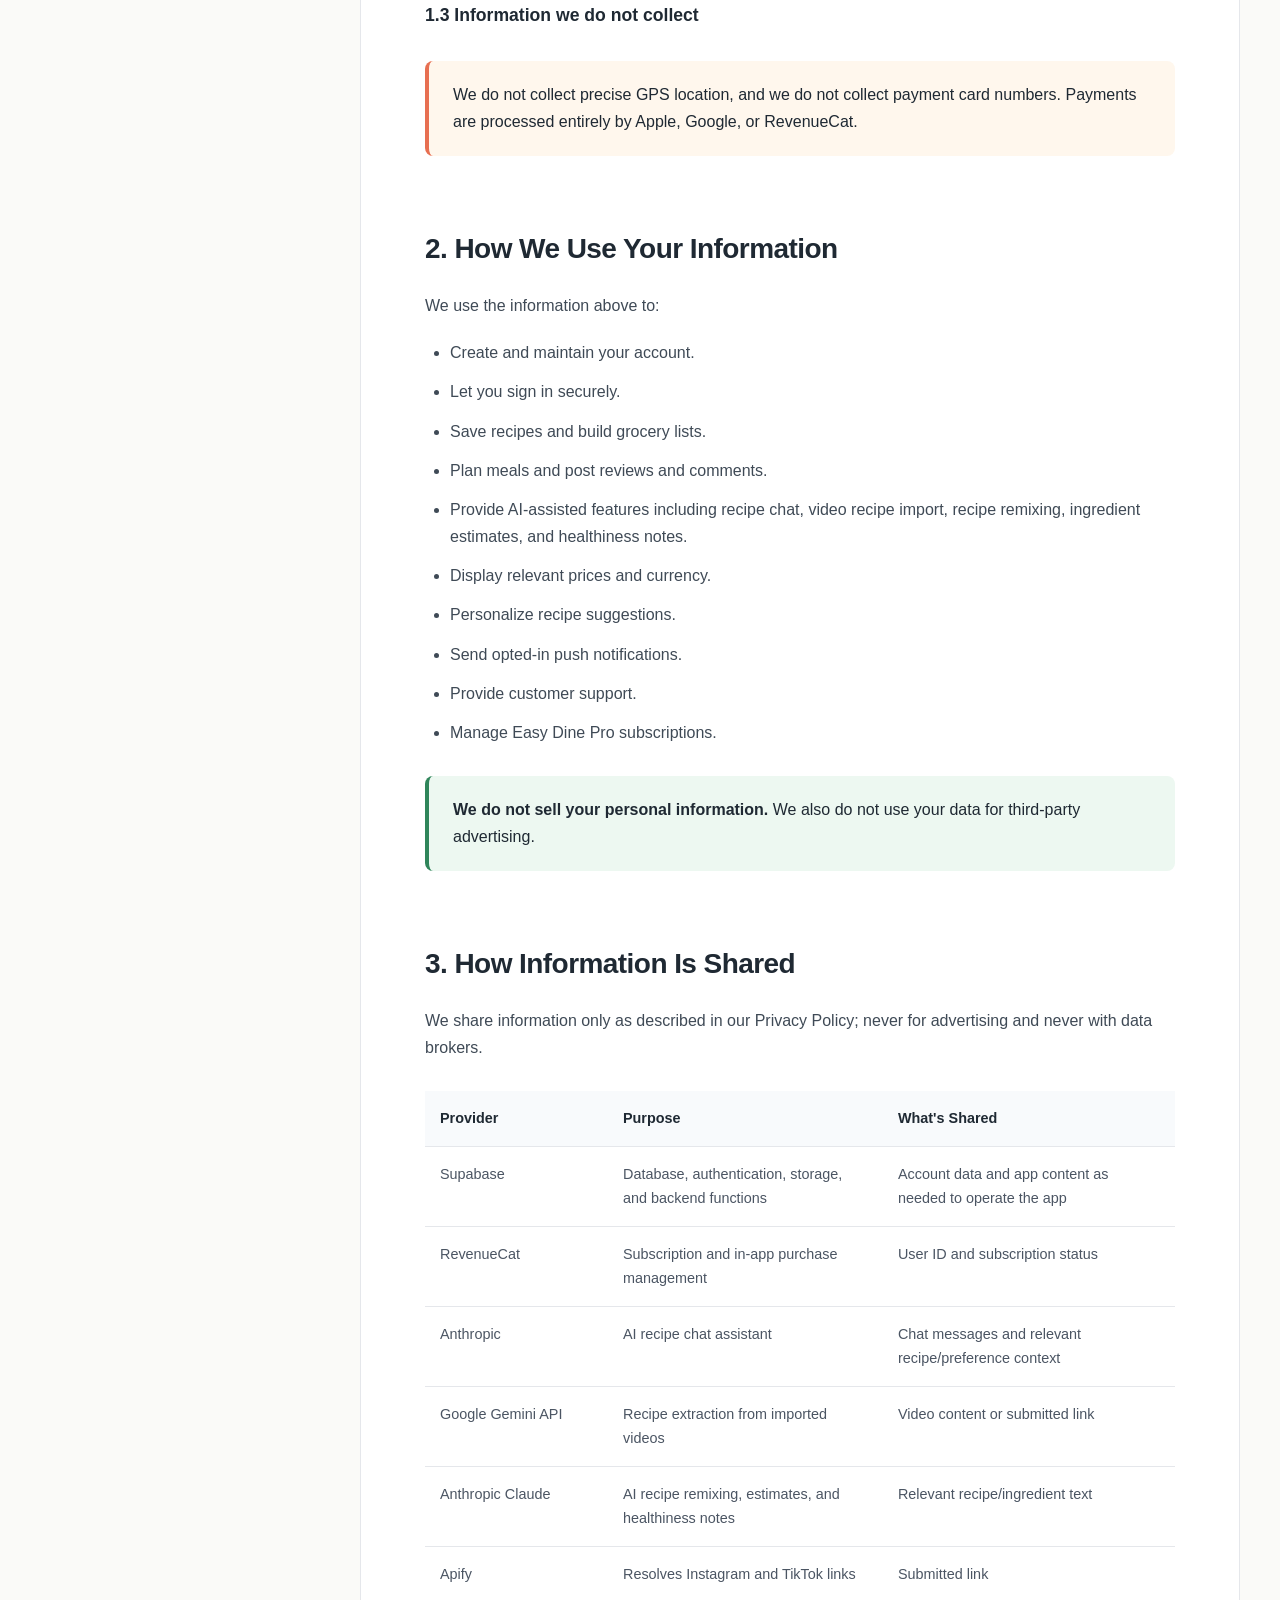
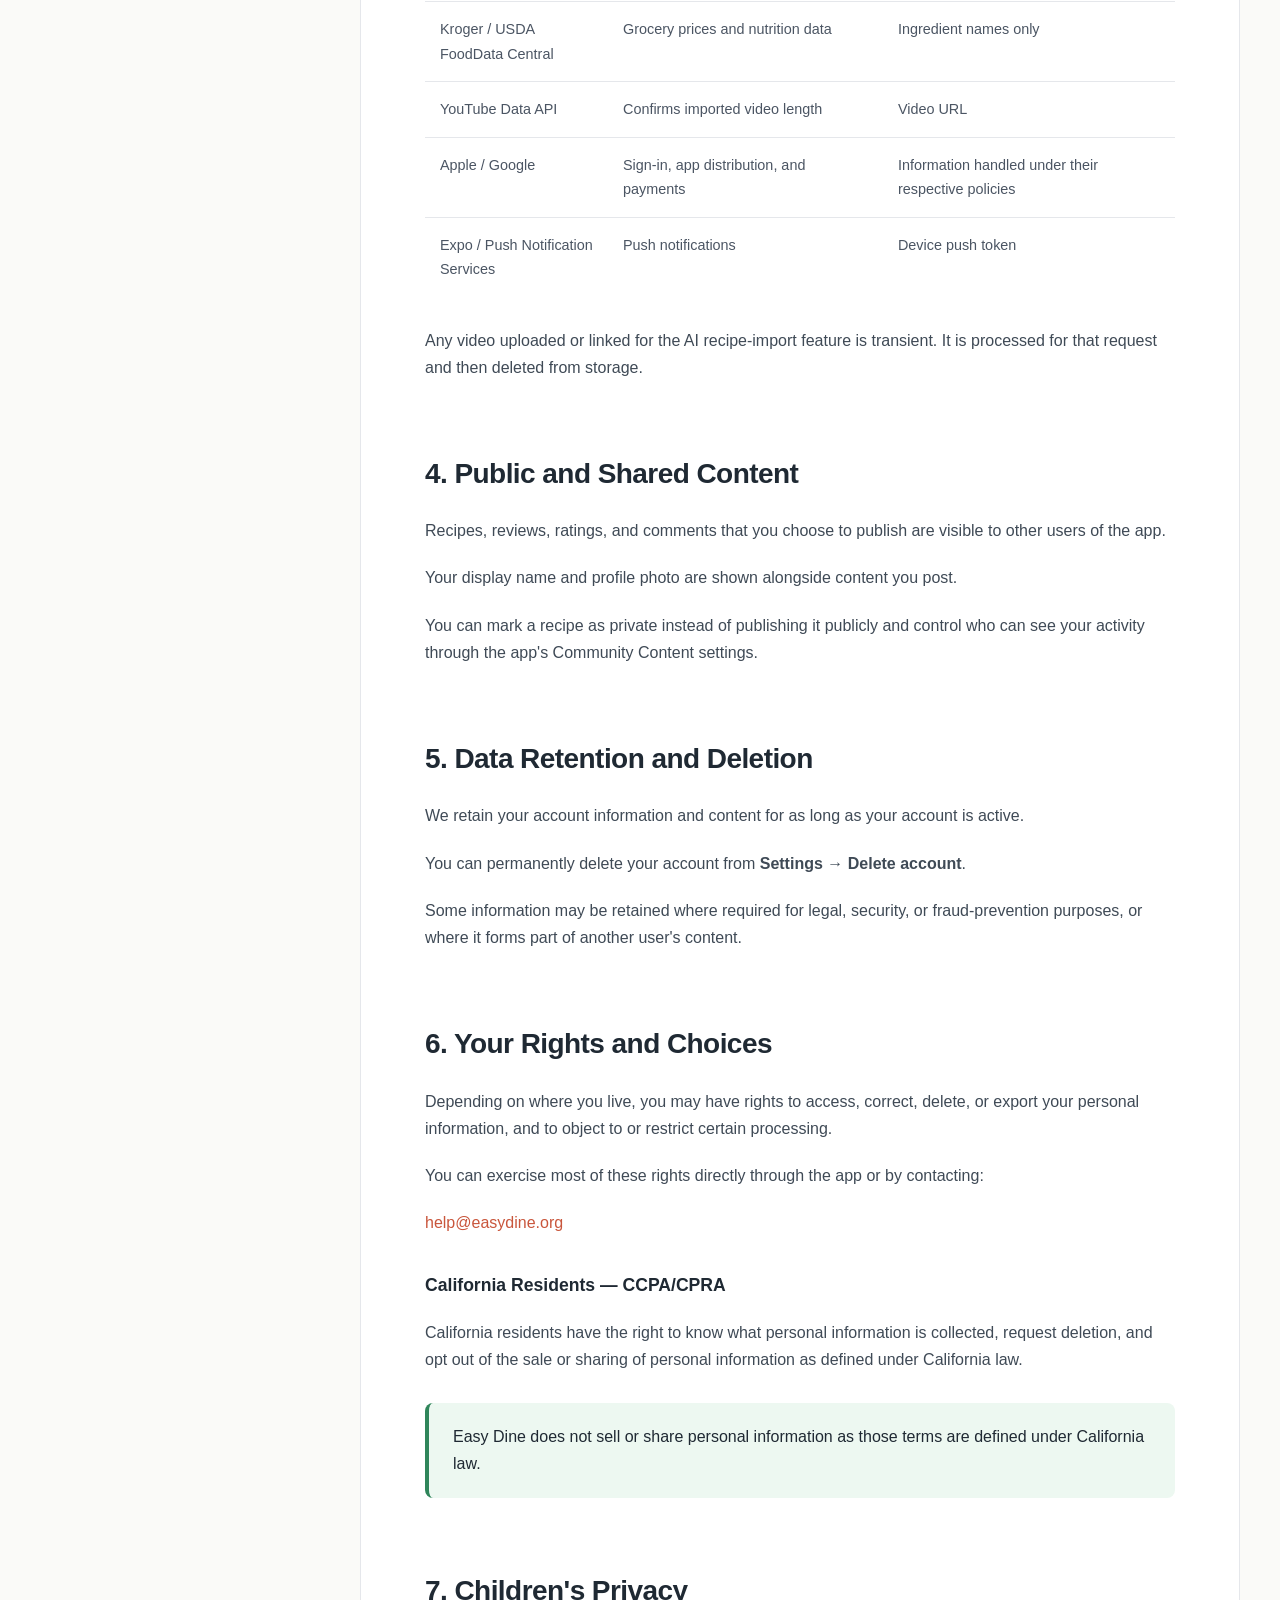
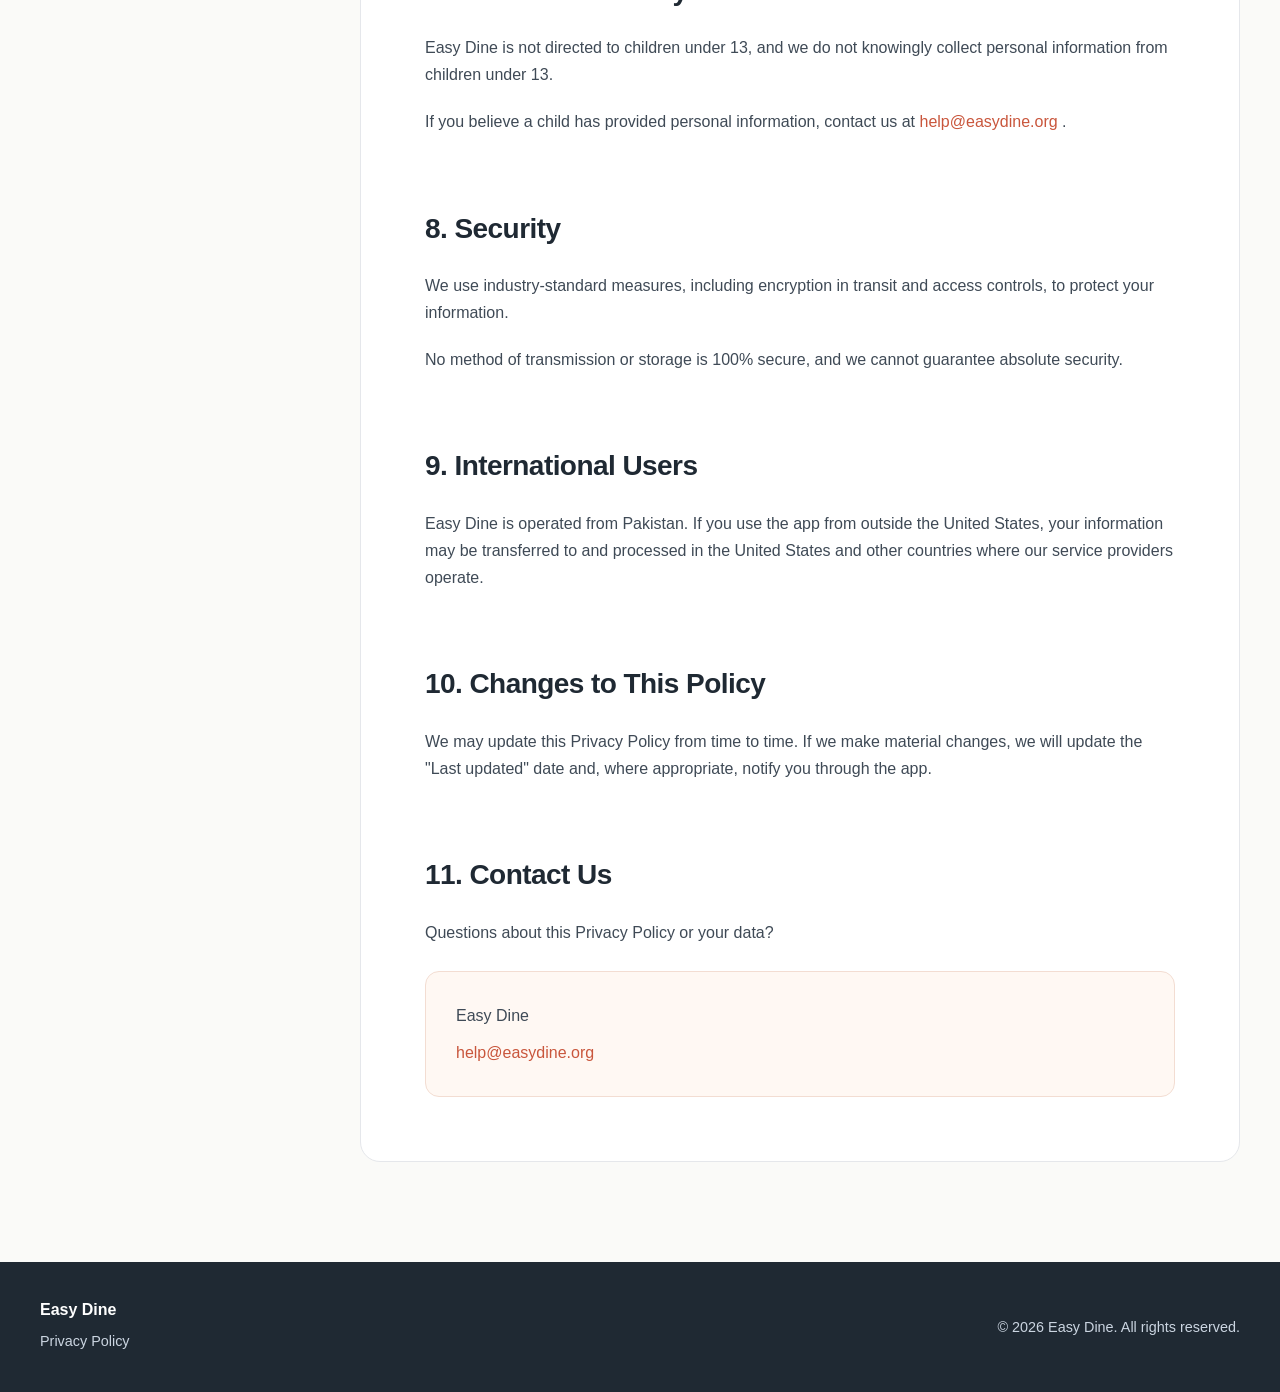
==== commit 2ca15b56: "Update last updated date in privacy policy" ====
--- a/privacy/index.html
+++ b/privacy/index.html
@@ -51,7 +51,7 @@
             </p>
 
             <p class="updated">
-                Last updated: September 20, 2026
+                Last updated: October 10, 2026
             </p>
         </div>
     </section>
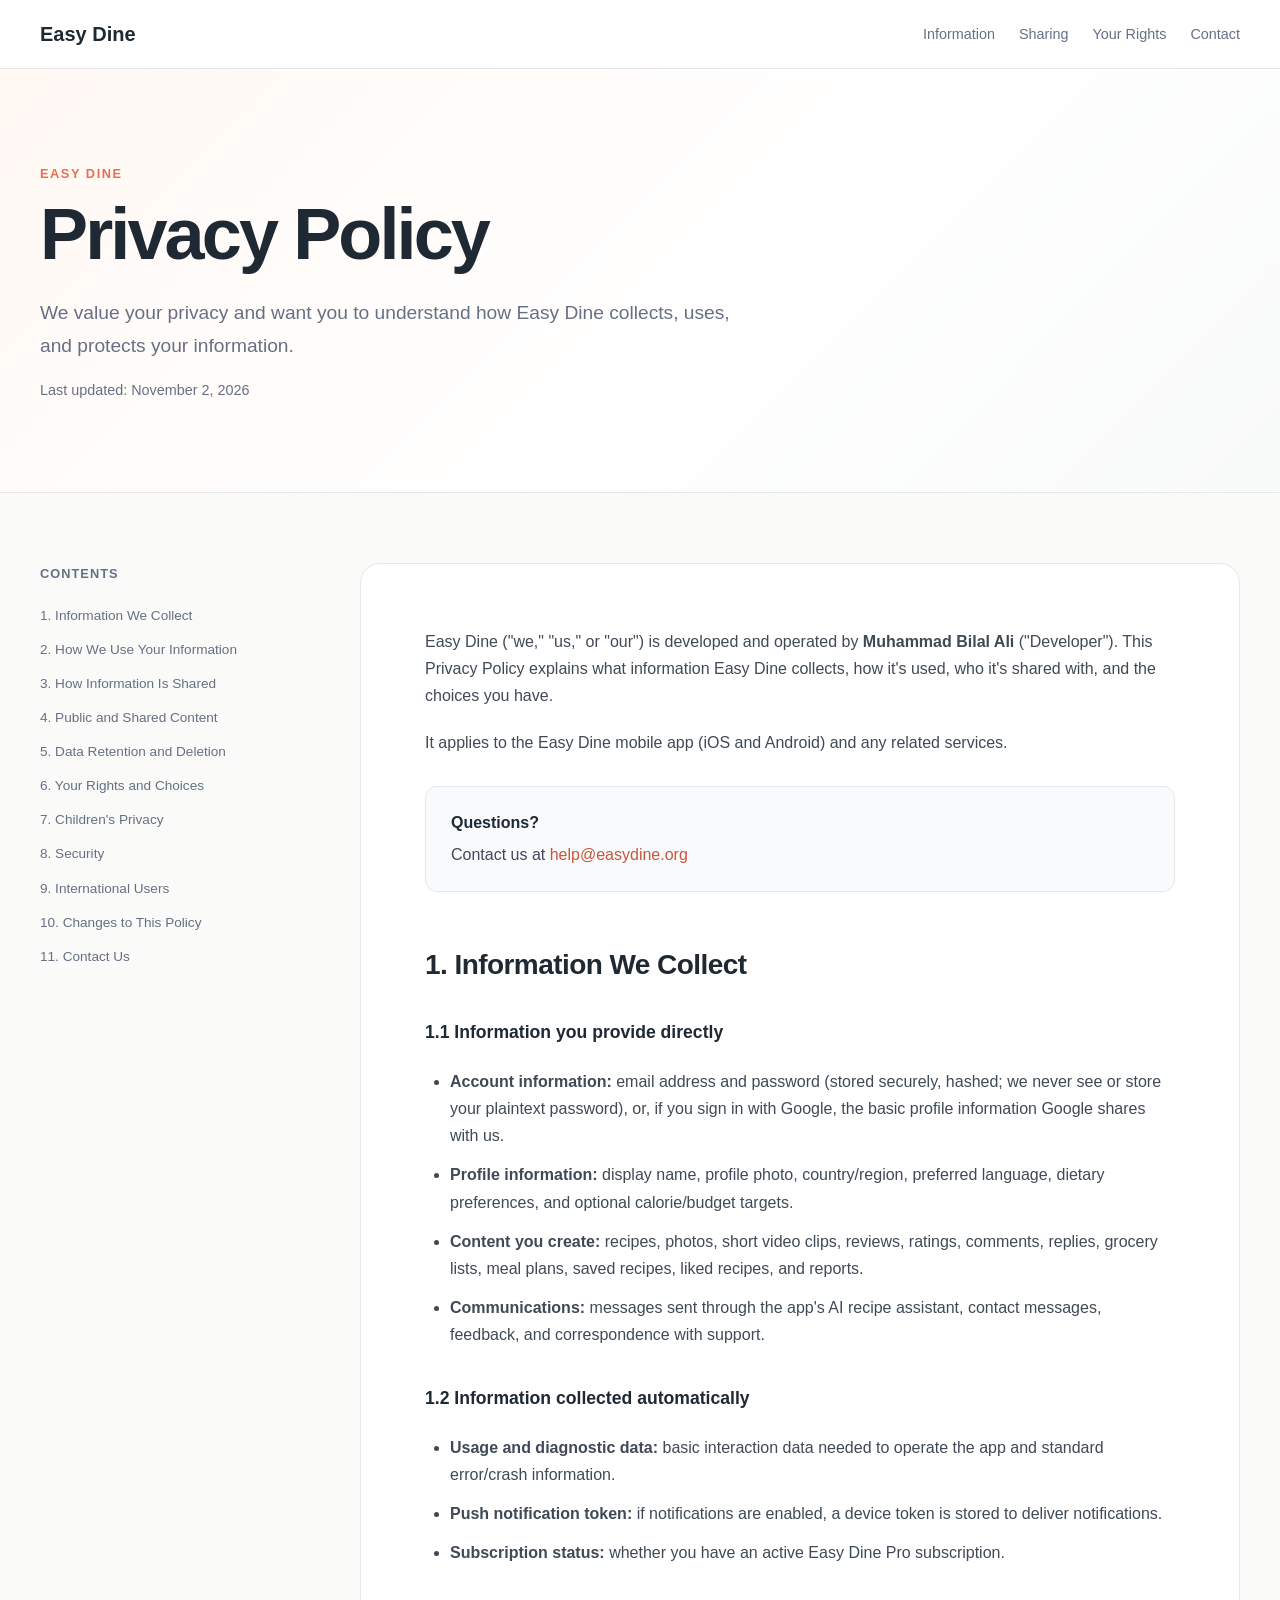
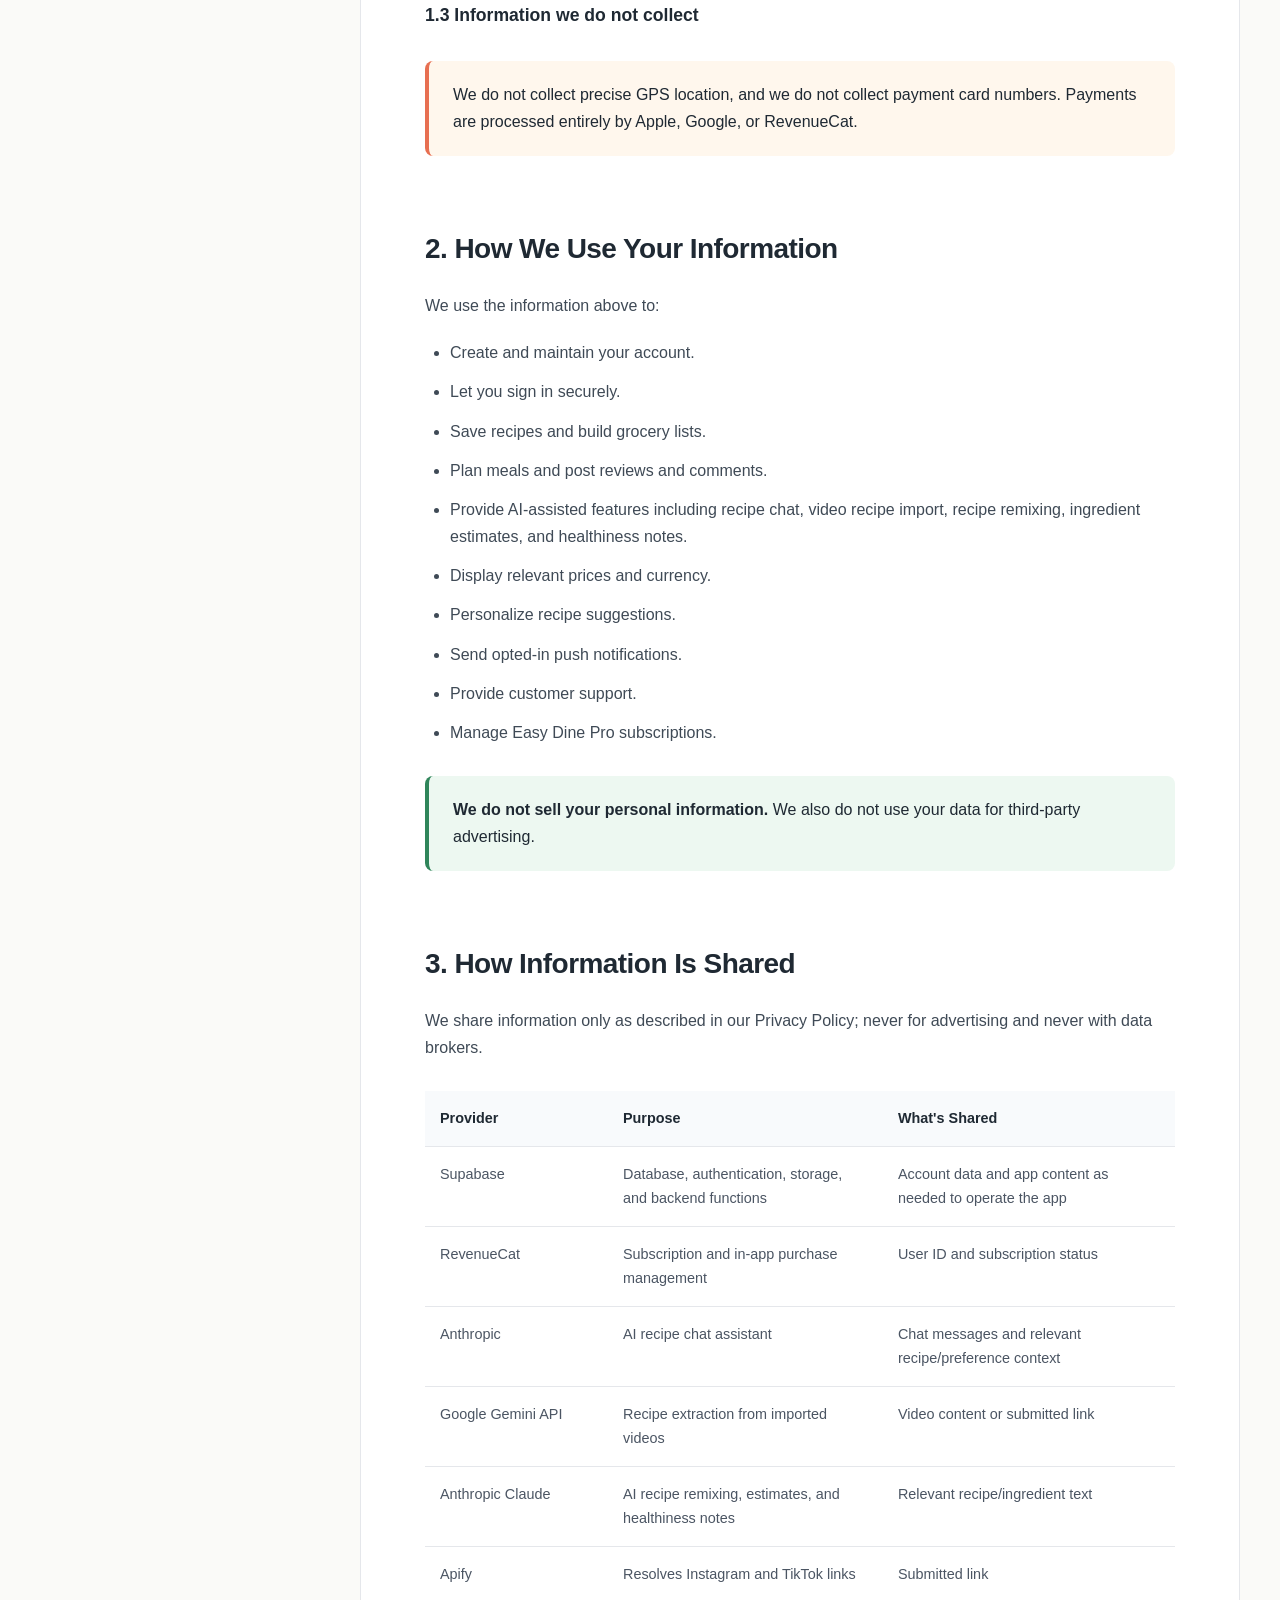
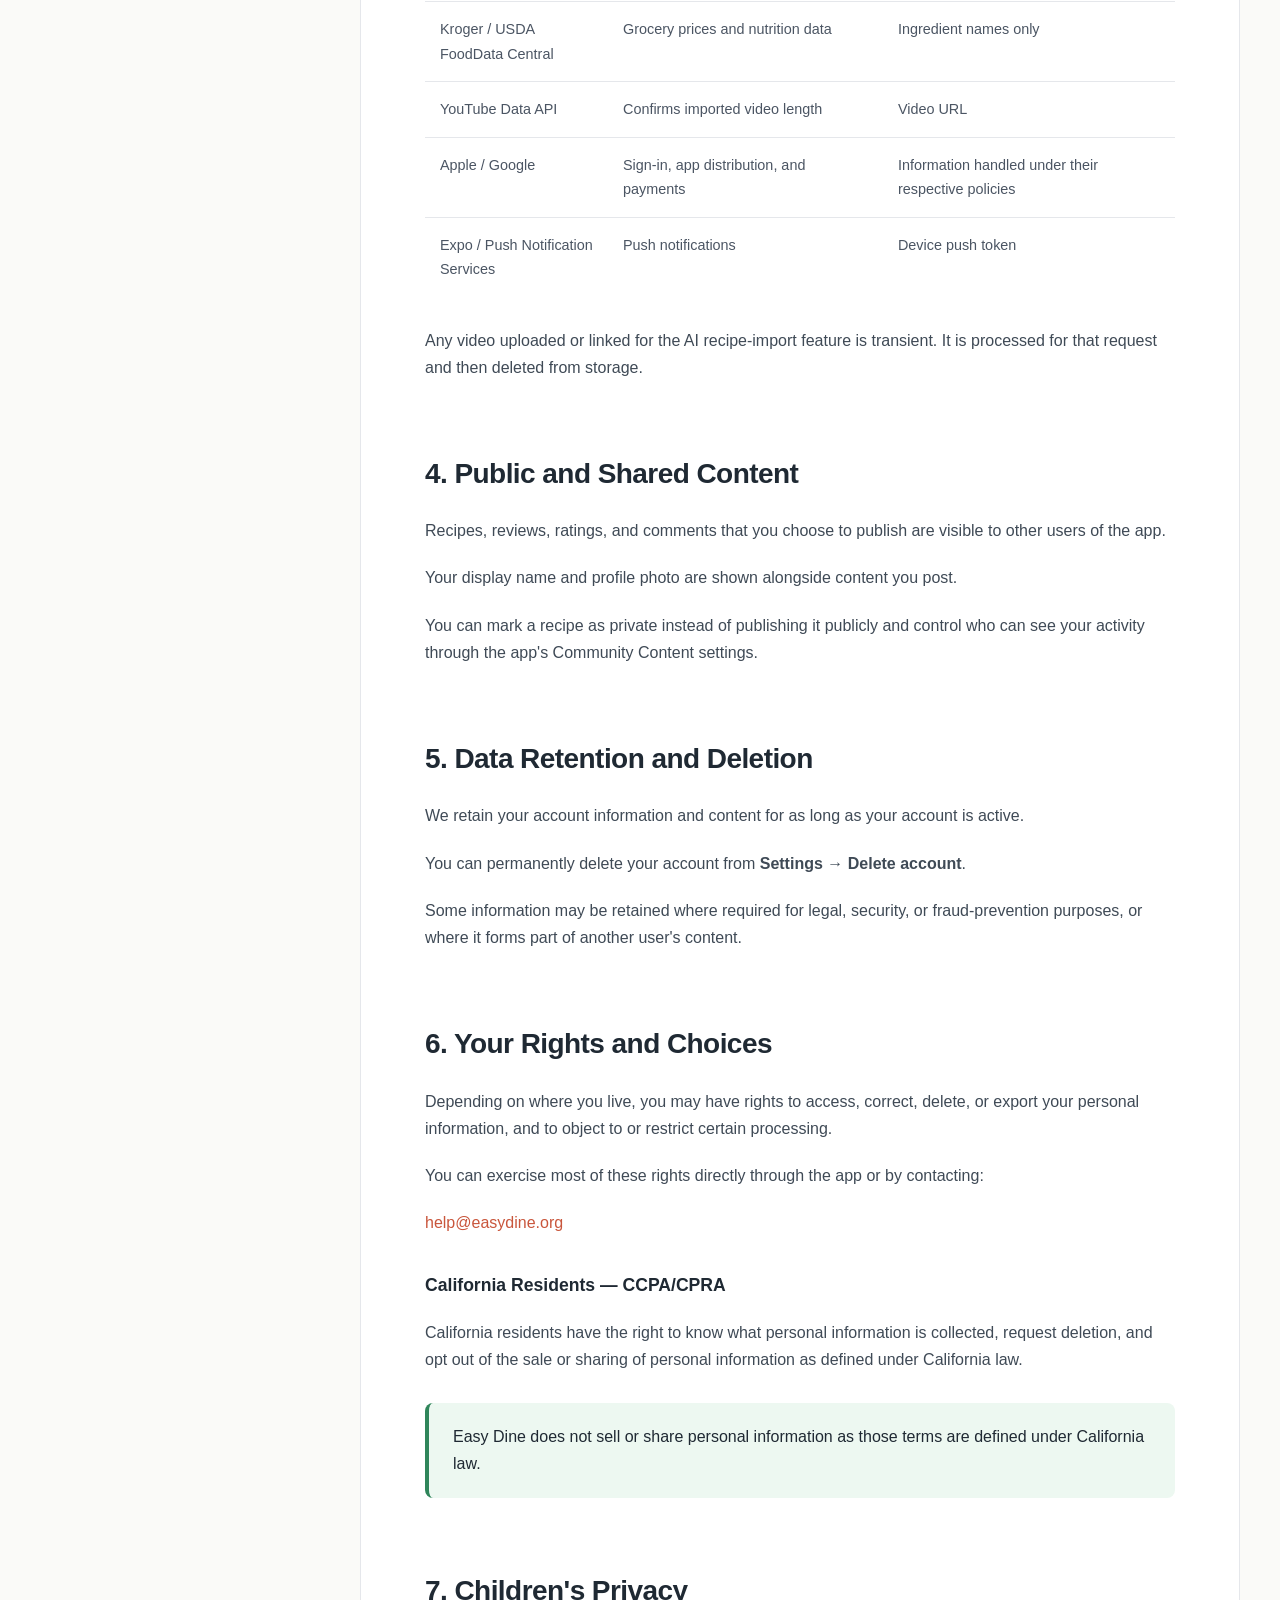
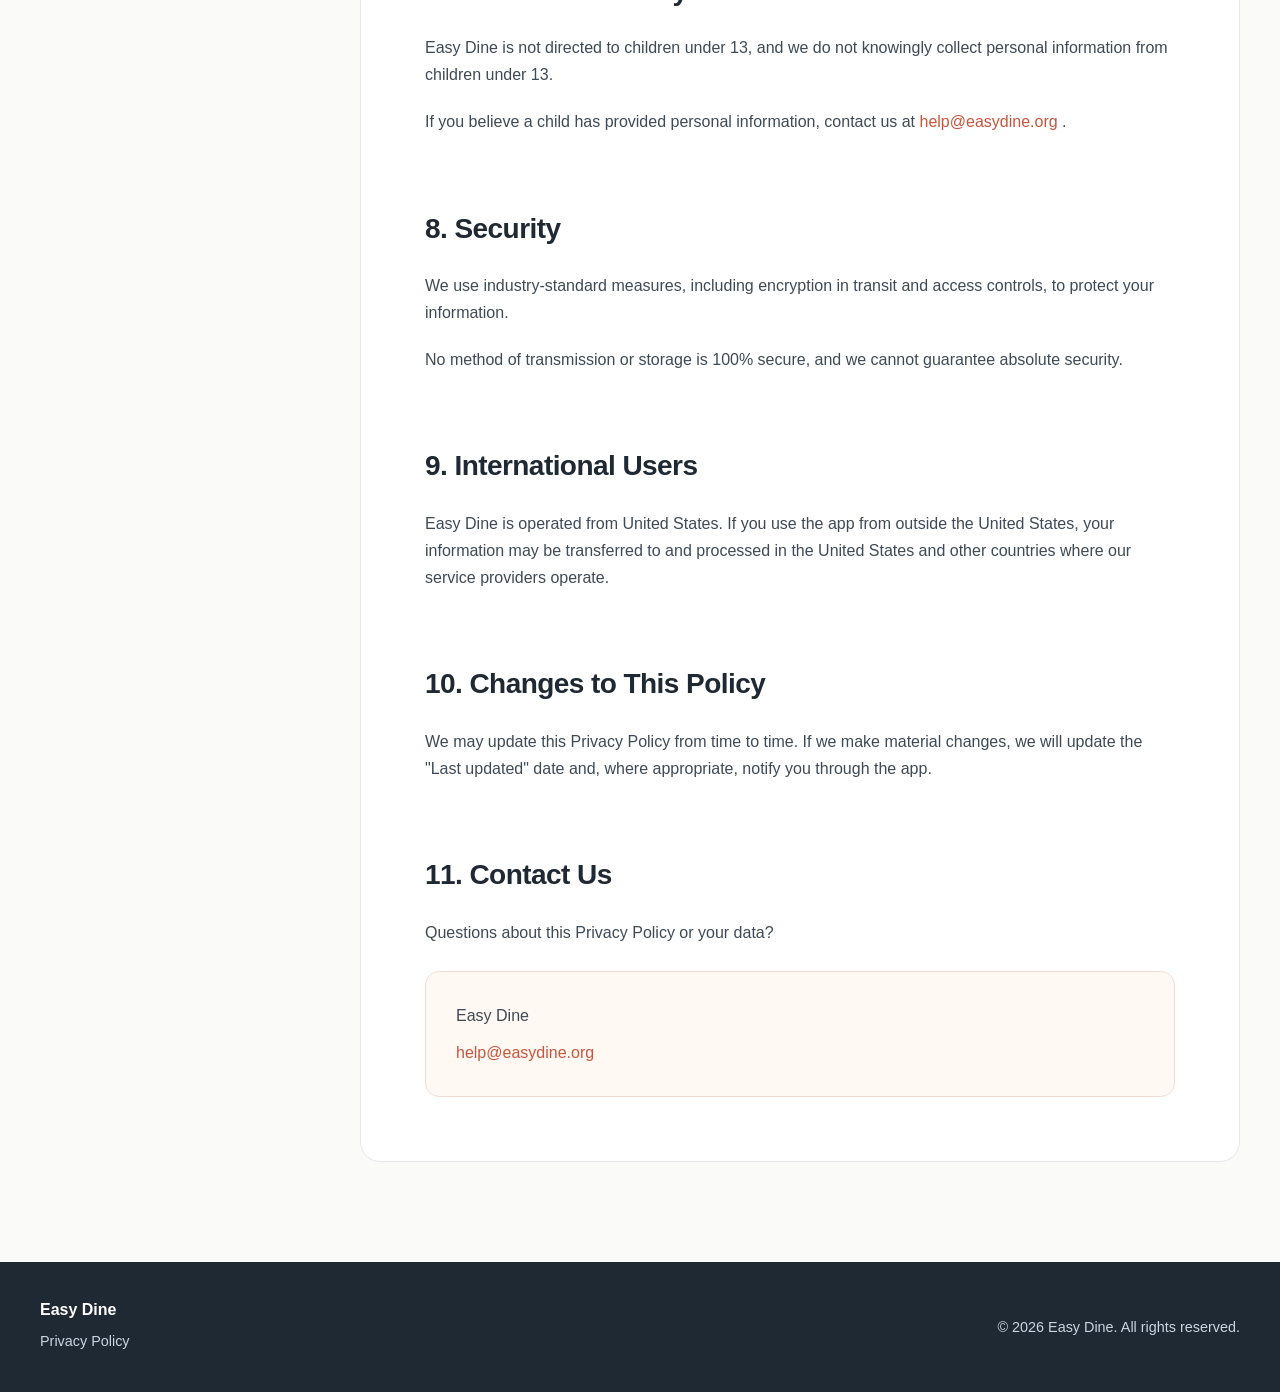
==== commit fdb518a0: "Update last updated date" ====
--- a/privacy/index.html
+++ b/privacy/index.html
@@ -51,7 +51,7 @@
             </p>
 
             <p class="updated">
-                Last updated: October 10, 2026
+                Last updated: November 2, 2026
             </p>
         </div>
     </section>
@@ -503,7 +503,7 @@
                 <h2>9. International Users</h2>
 
                 <p>
-                    Easy Dine is operated from Pakistan.
+                    Easy Dine is operated from United States.
                     If you use the app from outside the United States,
                     your information may be transferred to and
                     processed in the United States and other countries
